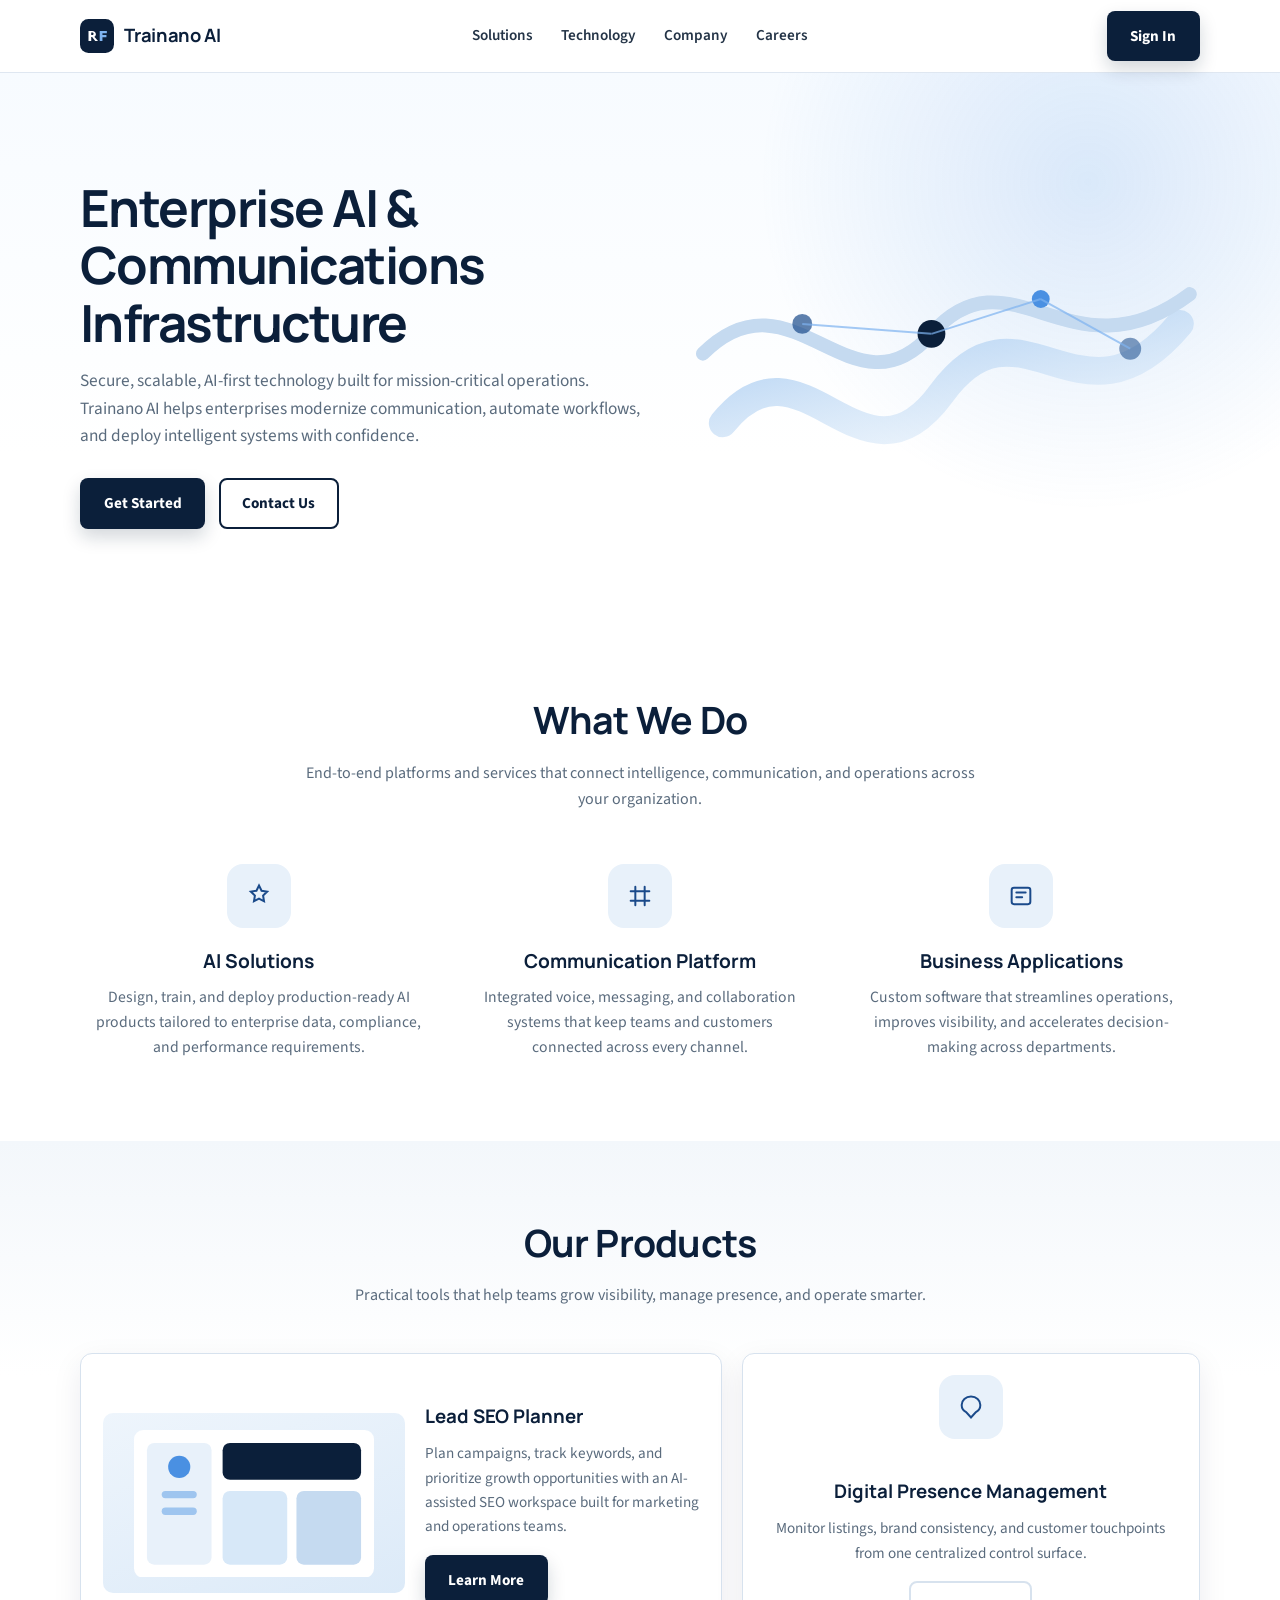
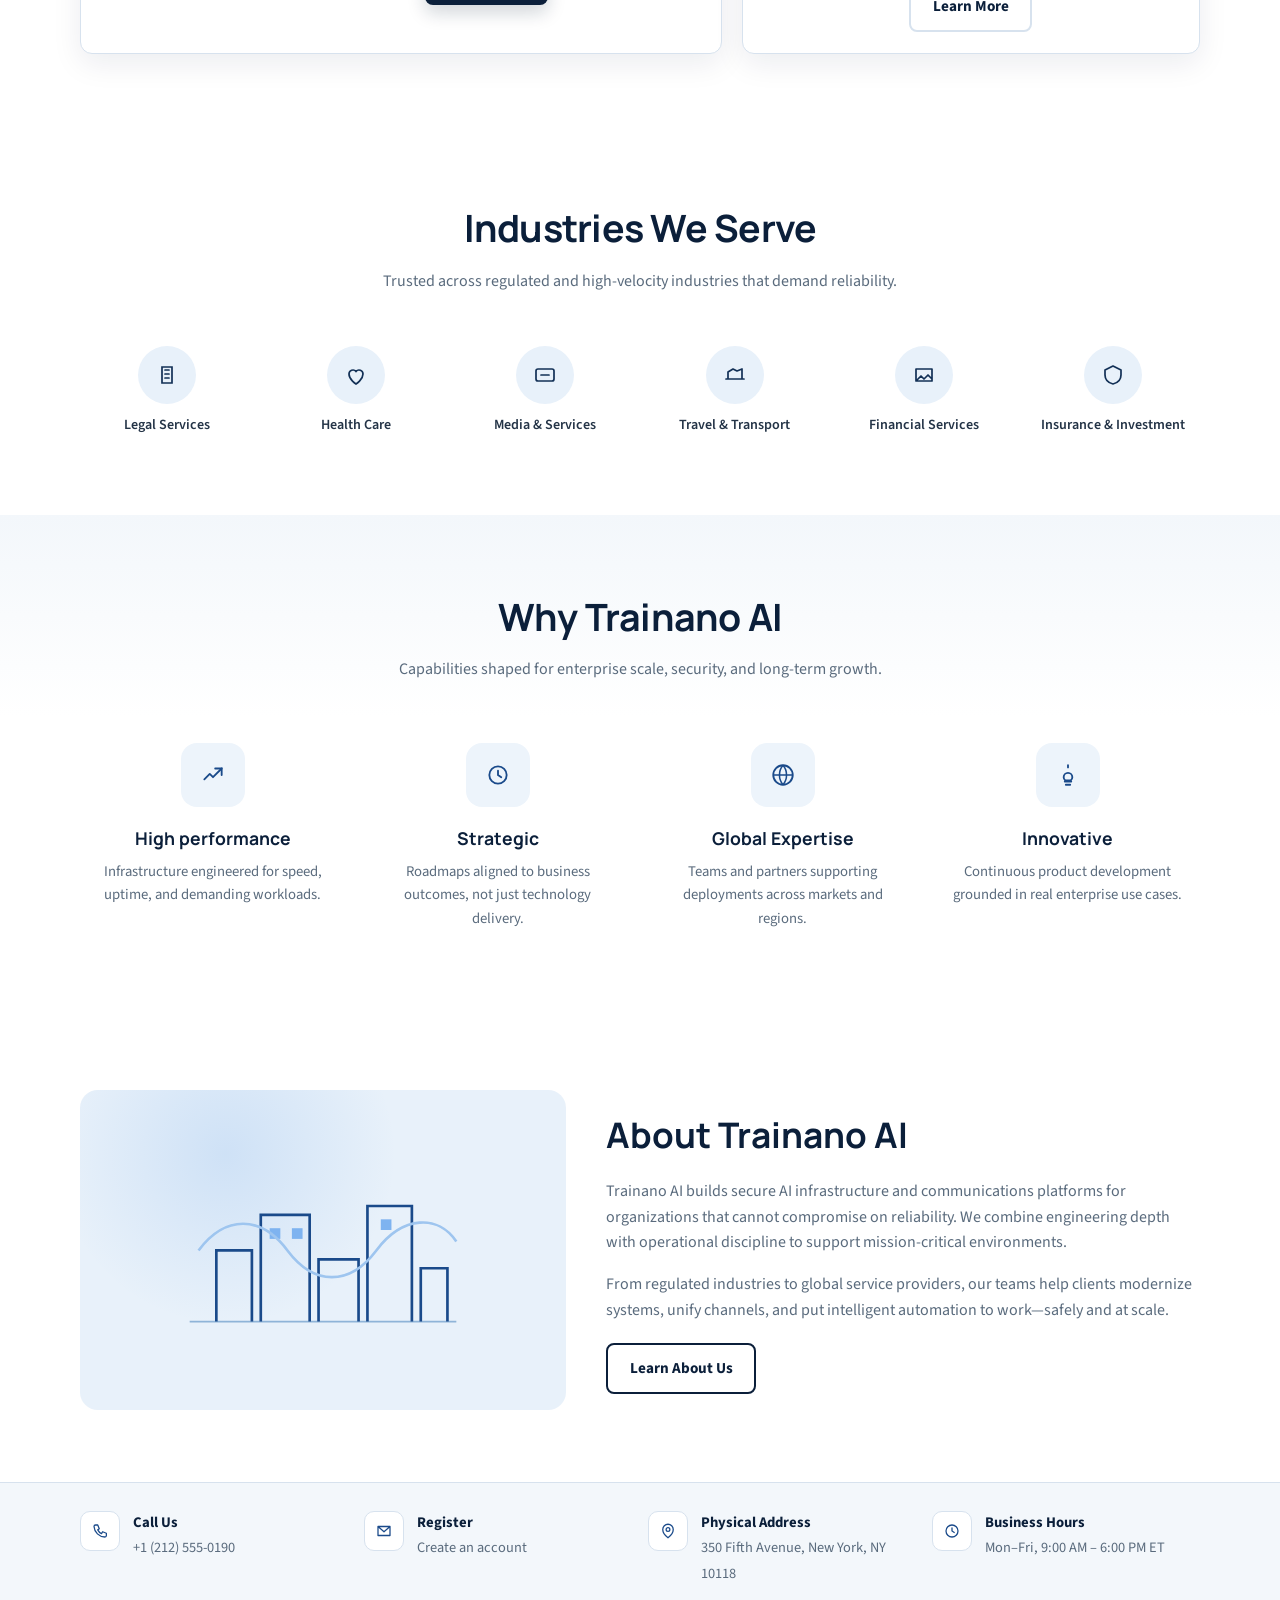
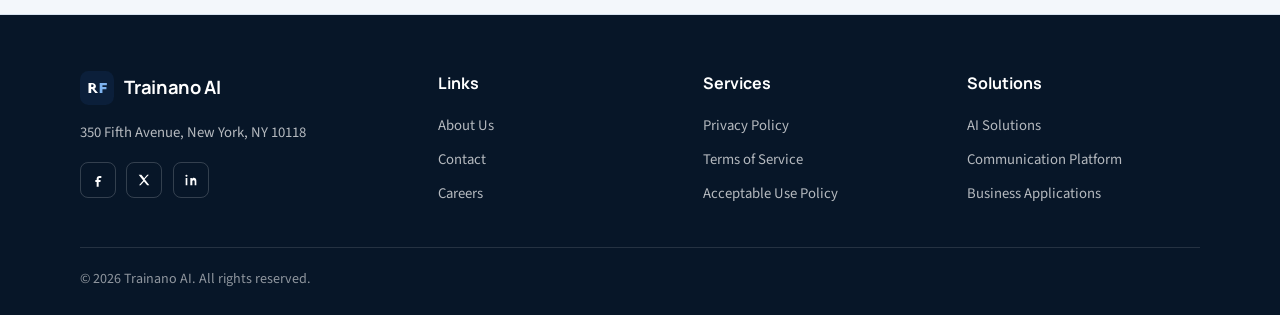
==== index.html @ b38a867e "Add Trainano AI static homepage for Cloudflare Pages Build the home page from the design mockup with" ====
<!DOCTYPE html>
<html lang="en">
  <head>
    <meta charset="UTF-8" />
    <meta name="viewport" content="width=device-width, initial-scale=1.0" />
    <title>Trainano AI | Enterprise AI & Communications Infrastructure</title>
    <meta
      name="description"
      content="Trainano AI delivers secure, scalable AI-first technology and communications infrastructure for mission-critical enterprise operations."
    />
    <link rel="icon" href="/assets/logo.svg" type="image/svg+xml" />
    <link rel="preconnect" href="https://fonts.googleapis.com" />
    <link rel="preconnect" href="https://fonts.gstatic.com" crossorigin />
    <link
      href="https://fonts.googleapis.com/css2?family=Manrope:wght@600;700;800&family=Source+Sans+3:wght@400;600;700&display=swap"
      rel="stylesheet"
    />
    <link rel="stylesheet" href="/css/styles.css" />
  </head>
  <body>
    <header class="site-header">
      <div class="container nav">
        <a class="logo" href="/">
          <img class="logo-mark" src="/assets/logo.svg" alt="" width="34" height="34" />
          Trainano AI
        </a>

        <nav aria-label="Primary">
          <ul class="nav-links">
            <li><a href="/solutions">Solutions</a></li>
            <li><a href="/technology">Technology</a></li>
            <li><a href="/company">Company</a></li>
            <li><a href="/careers">Careers</a></li>
          </ul>
        </nav>

        <div class="nav-actions">
          <a class="btn btn-primary" href="/contact">Sign In</a>
          <button class="menu-toggle" type="button" aria-label="Open menu" aria-expanded="false">
            <span></span>
          </button>
        </div>
      </div>
    </header>

    <main>
      <section class="hero">
        <div class="container hero-grid">
          <div class="hero-copy reveal">
            <h1>Enterprise AI &amp; Communications Infrastructure</h1>
            <p>
              Secure, scalable, AI-first technology built for mission-critical operations.
              Trainano AI helps enterprises modernize communication, automate workflows, and
              deploy intelligent systems with confidence.
            </p>
            <div class="hero-actions">
              <a class="btn btn-primary" href="/contact">Get Started</a>
              <a class="btn btn-outline" href="/contact">Contact Us</a>
            </div>
          </div>
          <div class="hero-visual reveal" aria-hidden="true">
            <svg viewBox="0 0 520 420" xmlns="http://www.w3.org/2000/svg" role="img">
              <defs>
                <linearGradient id="wave" x1="0" y1="0" x2="1" y2="1">
                  <stop offset="0%" stop-color="#9ec5ef" stop-opacity="0.9" />
                  <stop offset="100%" stop-color="#d7e8f8" stop-opacity="0.3" />
                </linearGradient>
              </defs>
              <path
                d="M40 280 C120 180, 180 360, 260 250 C340 140, 400 300, 500 180"
                stroke="url(#wave)"
                stroke-width="28"
                fill="none"
                stroke-linecap="round"
              />
              <path
                d="M20 210 C110 120, 170 280, 250 190 C330 100, 390 240, 510 150"
                stroke="#c5daf0"
                stroke-width="14"
                fill="none"
                stroke-linecap="round"
              />
              <circle cx="120" cy="180" r="10" fill="#1a4a8a" opacity="0.7" />
              <circle cx="250" cy="190" r="14" fill="#0b1f3a" />
              <circle cx="360" cy="155" r="9" fill="#4a90e2" />
              <circle cx="450" cy="205" r="11" fill="#1a4a8a" opacity="0.55" />
              <g stroke="#7eb3f0" stroke-width="2" opacity="0.7">
                <line x1="120" y1="180" x2="250" y2="190" />
                <line x1="250" y1="190" x2="360" y2="155" />
                <line x1="360" y1="155" x2="450" y2="205" />
              </g>
            </svg>
          </div>
        </div>
      </section>

      <section class="section" id="what-we-do">
        <div class="container">
          <div class="section-head reveal">
            <h2>What We Do</h2>
            <p>
              End-to-end platforms and services that connect intelligence, communication, and
              operations across your organization.
            </p>
          </div>
          <div class="services-grid">
            <article class="service reveal">
              <div class="service-icon" aria-hidden="true">
                <svg width="28" height="28" viewBox="0 0 24 24" fill="none">
                  <path d="M12 3l2.2 4.5L19 8.2l-3.5 3.4.8 4.9L12 14.2 7.7 16.5l.8-4.9L5 8.2l4.8-.7L12 3z" stroke="currentColor" stroke-width="1.7" />
                </svg>
              </div>
              <h3>AI Solutions</h3>
              <p>
                Design, train, and deploy production-ready AI products tailored to enterprise
                data, compliance, and performance requirements.
              </p>
            </article>
            <article class="service reveal">
              <div class="service-icon" aria-hidden="true">
                <svg width="28" height="28" viewBox="0 0 24 24" fill="none">
                  <path d="M4 8h16M4 16h16M8 4v16M16 4v16" stroke="currentColor" stroke-width="1.7" stroke-linecap="round" />
                </svg>
              </div>
              <h3>Communication Platform</h3>
              <p>
                Integrated voice, messaging, and collaboration systems that keep teams and
                customers connected across every channel.
              </p>
            </article>
            <article class="service reveal">
              <div class="service-icon" aria-hidden="true">
                <svg width="28" height="28" viewBox="0 0 24 24" fill="none">
                  <rect x="4" y="5" width="16" height="14" rx="2" stroke="currentColor" stroke-width="1.7" />
                  <path d="M8 9h8M8 13h5" stroke="currentColor" stroke-width="1.7" stroke-linecap="round" />
                </svg>
              </div>
              <h3>Business Applications</h3>
              <p>
                Custom software that streamlines operations, improves visibility, and accelerates
                decision-making across departments.
              </p>
            </article>
          </div>
        </div>
      </section>

      <section class="section section-alt" id="products">
        <div class="container">
          <div class="section-head reveal">
            <h2>Our Products</h2>
            <p>Practical tools that help teams grow visibility, manage presence, and operate smarter.</p>
          </div>
          <div class="products-grid">
            <article class="product-card reveal">
              <div class="product-media" aria-hidden="true">
                <svg viewBox="0 0 260 160" xmlns="http://www.w3.org/2000/svg" width="240">
                  <rect width="260" height="160" rx="10" fill="#fff" />
                  <rect x="14" y="14" width="70" height="132" rx="8" fill="#e8f1fa" />
                  <rect x="96" y="14" width="150" height="40" rx="8" fill="#0b1f3a" />
                  <rect x="96" y="66" width="70" height="80" rx="8" fill="#d7e8f8" />
                  <rect x="176" y="66" width="70" height="80" rx="8" fill="#c5daf0" />
                  <circle cx="49" cy="40" r="12" fill="#4a90e2" />
                  <rect x="30" y="66" width="38" height="8" rx="4" fill="#9ec5ef" />
                  <rect x="30" y="84" width="38" height="8" rx="4" fill="#9ec5ef" />
                </svg>
              </div>
              <div class="product-copy">
                <h3>Lead SEO Planner</h3>
                <p>
                  Plan campaigns, track keywords, and prioritize growth opportunities with an
                  AI-assisted SEO workspace built for marketing and operations teams.
                </p>
                <a class="btn btn-primary" href="/solutions">Learn More</a>
              </div>
            </article>
            <article class="product-card compact reveal">
              <div class="service-icon" aria-hidden="true">
                <svg width="28" height="28" viewBox="0 0 24 24" fill="none">
                  <path d="M12 3c4.5 0 8 3.2 8 7.2 0 2.6-1.5 4.9-3.8 6.1L12 21l-4.2-4.7C5.5 15.1 4 12.8 4 10.2 4 6.2 7.5 3 12 3z" stroke="currentColor" stroke-width="1.7" />
                </svg>
              </div>
              <div class="product-copy">
                <h3>Digital Presence Management</h3>
                <p>
                  Monitor listings, brand consistency, and customer touchpoints from one
                  centralized control surface.
                </p>
                <a class="btn btn-ghost" href="/solutions">Learn More</a>
              </div>
            </article>
          </div>
        </div>
      </section>

      <section class="section" id="industries">
        <div class="container">
          <div class="section-head reveal">
            <h2>Industries We Serve</h2>
            <p>Trusted across regulated and high-velocity industries that demand reliability.</p>
          </div>
          <div class="industries">
            <div class="industry reveal">
              <div class="industry-icon" aria-hidden="true">
                <svg width="24" height="24" viewBox="0 0 24 24" fill="none"><path d="M7 4h10v16H7V4zm3 3h4M10 11h4M10 15h4" stroke="currentColor" stroke-width="1.7" stroke-linecap="round"/></svg>
              </div>
              <span>Legal Services</span>
            </div>
            <div class="industry reveal">
              <div class="industry-icon" aria-hidden="true">
                <svg width="24" height="24" viewBox="0 0 24 24" fill="none"><path d="M12 21s-7-4.4-7-10a4 4 0 0 1 7-2.6A4 4 0 0 1 19 11c0 5.6-7 10-7 10z" stroke="currentColor" stroke-width="1.7"/></svg>
              </div>
              <span>Health Care</span>
            </div>
            <div class="industry reveal">
              <div class="industry-icon" aria-hidden="true">
                <svg width="24" height="24" viewBox="0 0 24 24" fill="none"><rect x="3" y="6" width="18" height="12" rx="2" stroke="currentColor" stroke-width="1.7"/><path d="M8 12h8" stroke="currentColor" stroke-width="1.7" stroke-linecap="round"/></svg>
              </div>
              <span>Media &amp; Services</span>
            </div>
            <div class="industry reveal">
              <div class="industry-icon" aria-hidden="true">
                <svg width="24" height="24" viewBox="0 0 24 24" fill="none"><path d="M3 16h18M5 16V9l5-3 4 2 5-2v10" stroke="currentColor" stroke-width="1.7" stroke-linecap="round" stroke-linejoin="round"/></svg>
              </div>
              <span>Travel &amp; Transport</span>
            </div>
            <div class="industry reveal">
              <div class="industry-icon" aria-hidden="true">
                <svg width="24" height="24" viewBox="0 0 24 24" fill="none"><path d="M4 18V6h16v12H4zm0 0l5-5 3 3 4-4 4 4" stroke="currentColor" stroke-width="1.7" stroke-linejoin="round"/></svg>
              </div>
              <span>Financial Services</span>
            </div>
            <div class="industry reveal">
              <div class="industry-icon" aria-hidden="true">
                <svg width="24" height="24" viewBox="0 0 24 24" fill="none"><path d="M12 3l8 4v5c0 4.5-3.2 7.8-8 9-4.8-1.2-8-4.5-8-9V7l8-4z" stroke="currentColor" stroke-width="1.7" stroke-linejoin="round"/></svg>
              </div>
              <span>Insurance &amp; Investment</span>
            </div>
          </div>
        </div>
      </section>

      <section class="section section-alt" id="why">
        <div class="container">
          <div class="section-head reveal">
            <h2>Why Trainano AI</h2>
            <p>Capabilities shaped for enterprise scale, security, and long-term growth.</p>
          </div>
          <div class="why-grid">
            <article class="why-item reveal">
              <div class="service-icon" aria-hidden="true">
                <svg width="26" height="26" viewBox="0 0 24 24" fill="none"><path d="M4 16l5-5 3 3 8-8" stroke="currentColor" stroke-width="1.7" stroke-linecap="round" stroke-linejoin="round"/><path d="M14 6h6v6" stroke="currentColor" stroke-width="1.7" stroke-linecap="round"/></svg>
              </div>
              <h3>High performance</h3>
              <p>Infrastructure engineered for speed, uptime, and demanding workloads.</p>
            </article>
            <article class="why-item reveal">
              <div class="service-icon" aria-hidden="true">
                <svg width="26" height="26" viewBox="0 0 24 24" fill="none"><circle cx="12" cy="12" r="8" stroke="currentColor" stroke-width="1.7"/><path d="M12 8v4l3 2" stroke="currentColor" stroke-width="1.7" stroke-linecap="round"/></svg>
              </div>
              <h3>Strategic</h3>
              <p>Roadmaps aligned to business outcomes, not just technology delivery.</p>
            </article>
            <article class="why-item reveal">
              <div class="service-icon" aria-hidden="true">
                <svg width="26" height="26" viewBox="0 0 24 24" fill="none"><circle cx="12" cy="12" r="9" stroke="currentColor" stroke-width="1.7"/><path d="M3 12h18M12 3a14 14 0 0 1 0 18M12 3a14 14 0 0 0 0 18" stroke="currentColor" stroke-width="1.4"/></svg>
              </div>
              <h3>Global Expertise</h3>
              <p>Teams and partners supporting deployments across markets and regions.</p>
            </article>
            <article class="why-item reveal">
              <div class="service-icon" aria-hidden="true">
                <svg width="26" height="26" viewBox="0 0 24 24" fill="none"><path d="M9 18h6M10 21h4M8 14a4 4 0 1 1 8 0c0 1.5-.8 2.4-1.6 3H9.6C8.8 16.4 8 15.5 8 14zM12 3v2" stroke="currentColor" stroke-width="1.7" stroke-linecap="round"/></svg>
              </div>
              <h3>Innovative</h3>
              <p>Continuous product development grounded in real enterprise use cases.</p>
            </article>
          </div>
        </div>
      </section>

      <section class="section" id="about">
        <div class="container about-grid">
          <div class="about-visual reveal" aria-hidden="true">
            <svg viewBox="0 0 360 280" xmlns="http://www.w3.org/2000/svg" width="320">
              <path d="M30 220h300" stroke="#8fb4d8" stroke-width="2" />
              <path d="M60 220V140h40v80M110 220V100h55v120M175 220V150h45v70M230 220V90h50v130M290 220V160h30v60" fill="none" stroke="#1a4a8a" stroke-width="3" />
              <rect x="120" y="115" width="12" height="12" fill="#7eb3f0" />
              <rect x="145" y="115" width="12" height="12" fill="#7eb3f0" />
              <rect x="245" y="105" width="12" height="12" fill="#7eb3f0" />
              <path d="M40 140c30-40 70-40 100 0s70 40 100 0 70-40 90-10" fill="none" stroke="#9ec5ef" stroke-width="3" />
            </svg>
          </div>
          <div class="about-copy reveal">
            <h2>About Trainano AI</h2>
            <p>
              Trainano AI builds secure AI infrastructure and communications platforms for
              organizations that cannot compromise on reliability. We combine engineering depth
              with operational discipline to support mission-critical environments.
            </p>
            <p>
              From regulated industries to global service providers, our teams help clients
              modernize systems, unify channels, and put intelligent automation to work—safely
              and at scale.
            </p>
            <p style="margin-top: 1.25rem">
              <a class="btn btn-outline" href="/about">Learn About Us</a>
            </p>
          </div>
        </div>
      </section>

      <section class="contact-bar">
        <div class="container contact-grid">
          <div class="contact-item">
            <div class="icon" aria-hidden="true">
              <svg width="18" height="18" viewBox="0 0 24 24" fill="none"><path d="M6 4h3l2 5-2 1.5a11 11 0 0 0 5 5L15.5 13l5 2v3a2 2 0 0 1-2 2A15 15 0 0 1 4 6a2 2 0 0 1 2-2z" stroke="currentColor" stroke-width="1.7" stroke-linejoin="round"/></svg>
            </div>
            <div>
              <strong>Call Us</strong>
              <a href="tel:+12125550190">+1 (212) 555-0190</a>
            </div>
          </div>
          <div class="contact-item">
            <div class="icon" aria-hidden="true">
              <svg width="18" height="18" viewBox="0 0 24 24" fill="none"><path d="M4 6h16v12H4V6zm0 0l8 7 8-7" stroke="currentColor" stroke-width="1.7" stroke-linejoin="round"/></svg>
            </div>
            <div>
              <strong>Register</strong>
              <a href="/contact">Create an account</a>
            </div>
          </div>
          <div class="contact-item">
            <div class="icon" aria-hidden="true">
              <svg width="18" height="18" viewBox="0 0 24 24" fill="none"><path d="M12 21s-7-5.2-7-11a7 7 0 1 1 14 0c0 5.8-7 11-7 11z" stroke="currentColor" stroke-width="1.7"/><circle cx="12" cy="10" r="2.5" stroke="currentColor" stroke-width="1.7"/></svg>
            </div>
            <div>
              <strong>Physical Address</strong>
              <span>350 Fifth Avenue, New York, NY 10118</span>
            </div>
          </div>
          <div class="contact-item">
            <div class="icon" aria-hidden="true">
              <svg width="18" height="18" viewBox="0 0 24 24" fill="none"><circle cx="12" cy="12" r="8" stroke="currentColor" stroke-width="1.7"/><path d="M12 8v4l3 2" stroke="currentColor" stroke-width="1.7" stroke-linecap="round"/></svg>
            </div>
            <div>
              <strong>Business Hours</strong>
              <span>Mon–Fri, 9:00 AM – 6:00 PM ET</span>
            </div>
          </div>
        </div>
      </section>
    </main>

    <footer class="site-footer">
      <div class="container">
        <div class="footer-grid">
          <div class="footer-brand">
            <a class="logo" href="/">
              <img class="logo-mark" src="/assets/logo.svg" alt="" width="34" height="34" />
              Trainano AI
            </a>
            <p>350 Fifth Avenue, New York, NY 10118</p>
            <div class="socials" aria-label="Social links">
              <a href="https://facebook.com" aria-label="Facebook" rel="noopener noreferrer" target="_blank">
                <svg width="16" height="16" viewBox="0 0 24 24" fill="currentColor"><path d="M14 9h3V6h-3c-2.2 0-4 1.8-4 4v2H8v3h2v7h3v-7h2.6l.4-3H13v-2c0-.6.4-1 1-1z"/></svg>
              </a>
              <a href="https://x.com" aria-label="X" rel="noopener noreferrer" target="_blank">
                <svg width="16" height="16" viewBox="0 0 24 24" fill="currentColor"><path d="M4 4l6.8 8.8L4.5 20H7l5-5.9L16.8 20H20l-7-9.1L19.3 4H16.8l-4.5 5.3L8 4H4z"/></svg>
              </a>
              <a href="https://linkedin.com" aria-label="LinkedIn" rel="noopener noreferrer" target="_blank">
                <svg width="16" height="16" viewBox="0 0 24 24" fill="currentColor"><path d="M6.5 9H4V20h2.5V9zM5.2 4a1.6 1.6 0 1 0 0 3.2 1.6 1.6 0 0 0 0-3.2zM20 20h-2.5v-5.6c0-1.3-.5-2.2-1.7-2.2-.9 0-1.4.6-1.7 1.2-.1.2-.1.5-.1.8V20H11V9h2.4v1.5c.4-.7 1.2-1.7 2.9-1.7 2.1 0 3.7 1.4 3.7 4.4V20z"/></svg>
              </a>
            </div>
          </div>
          <div class="footer-col">
            <h4>Links</h4>
            <ul>
              <li><a href="/about">About Us</a></li>
              <li><a href="/contact">Contact</a></li>
              <li><a href="/careers">Careers</a></li>
            </ul>
          </div>
          <div class="footer-col">
            <h4>Services</h4>
            <ul>
              <li><a href="/company">Privacy Policy</a></li>
              <li><a href="/company">Terms of Service</a></li>
              <li><a href="/company">Acceptable Use Policy</a></li>
            </ul>
          </div>
          <div class="footer-col">
            <h4>Solutions</h4>
            <ul>
              <li><a href="/solutions">AI Solutions</a></li>
              <li><a href="/solutions">Communication Platform</a></li>
              <li><a href="/solutions">Business Applications</a></li>
            </ul>
          </div>
        </div>
        <div class="footer-bottom">
          © <span data-year>2024</span> Trainano AI. All rights reserved.
        </div>
      </div>
    </footer>

    <script src="/js/main.js"></script>
  </body>
</html>
---- css/styles.css ----
:root {
  --navy: #0b1f3a;
  --navy-deep: #071628;
  --navy-mid: #123056;
  --accent: #1a4a8a;
  --blue-soft: #e8f1fa;
  --blue-mist: #f3f7fb;
  --text: #243447;
  --text-muted: #5a6b7d;
  --border: #d7e2ee;
  --white: #ffffff;
  --shadow: 0 10px 30px rgba(11, 31, 58, 0.08);
  --radius: 12px;
  --container: 1120px;
  --font: "Source Sans 3", "Segoe UI", sans-serif;
  --font-display: "Manrope", "Segoe UI", sans-serif;
}

*,
*::before,
*::after {
  box-sizing: border-box;
}

html {
  scroll-behavior: smooth;
}

body {
  margin: 0;
  font-family: var(--font);
  color: var(--text);
  background: var(--white);
  line-height: 1.6;
  -webkit-font-smoothing: antialiased;
}

img,
svg {
  display: block;
  max-width: 100%;
}

a {
  color: inherit;
  text-decoration: none;
}

button,
input {
  font: inherit;
}

.container {
  width: min(100% - 2.5rem, var(--container));
  margin-inline: auto;
}

/* Header */
.site-header {
  position: sticky;
  top: 0;
  z-index: 100;
  background: rgba(255, 255, 255, 0.92);
  backdrop-filter: blur(10px);
  border-bottom: 1px solid rgba(215, 226, 238, 0.8);
}

.nav {
  display: grid;
  grid-template-columns: 1fr auto 1fr;
  align-items: center;
  min-height: 72px;
  gap: 1rem;
}

.logo {
  display: inline-flex;
  align-items: center;
  gap: 0.65rem;
  font-family: var(--font-display);
  font-weight: 700;
  font-size: 1.15rem;
  color: var(--navy);
  letter-spacing: -0.02em;
}

.logo-mark {
  width: 34px;
  height: 34px;
  flex-shrink: 0;
}

.nav-links {
  display: flex;
  align-items: center;
  justify-content: center;
  gap: 1.75rem;
  list-style: none;
  margin: 0;
  padding: 0;
}

.nav-links a {
  color: var(--text);
  font-weight: 600;
  font-size: 0.95rem;
  transition: color 0.2s ease;
}

.nav-links a:hover,
.nav-links a[aria-current="page"] {
  color: var(--accent);
}

.nav-actions {
  display: flex;
  justify-content: flex-end;
  align-items: center;
  gap: 0.75rem;
}

.btn {
  display: inline-flex;
  align-items: center;
  justify-content: center;
  gap: 0.5rem;
  min-height: 44px;
  padding: 0.7rem 1.35rem;
  border-radius: 8px;
  border: 2px solid transparent;
  font-weight: 700;
  font-size: 0.95rem;
  cursor: pointer;
  transition: transform 0.2s ease, background 0.2s ease, color 0.2s ease, border-color 0.2s ease, box-shadow 0.2s ease;
}

.btn:hover {
  transform: translateY(-1px);
}

.btn-primary {
  background: var(--navy);
  color: var(--white);
  box-shadow: 0 8px 18px rgba(11, 31, 58, 0.18);
}

.btn-primary:hover {
  background: var(--navy-mid);
}

.btn-outline {
  background: transparent;
  color: var(--navy);
  border-color: var(--navy);
}

.btn-outline:hover {
  background: var(--navy);
  color: var(--white);
}

.btn-ghost {
  background: transparent;
  color: var(--navy);
  border-color: var(--border);
}

.menu-toggle {
  display: none;
  width: 42px;
  height: 42px;
  border: 1px solid var(--border);
  border-radius: 8px;
  background: var(--white);
  align-items: center;
  justify-content: center;
  cursor: pointer;
}

.menu-toggle span {
  display: block;
  width: 18px;
  height: 2px;
  background: var(--navy);
  position: relative;
}

.menu-toggle span::before,
.menu-toggle span::after {
  content: "";
  position: absolute;
  left: 0;
  width: 18px;
  height: 2px;
  background: var(--navy);
}

.menu-toggle span::before {
  top: -6px;
}

.menu-toggle span::after {
  top: 6px;
}

/* Hero */
.hero {
  position: relative;
  overflow: hidden;
  background:
    radial-gradient(circle at 85% 20%, rgba(74, 144, 226, 0.18), transparent 28%),
    linear-gradient(180deg, #f7fbff 0%, #ffffff 70%);
  padding: 4.5rem 0 3.5rem;
}

.hero-grid {
  display: grid;
  grid-template-columns: 1.05fr 0.95fr;
  gap: 2rem;
  align-items: center;
}

.hero-copy h1 {
  margin: 0 0 1rem;
  font-family: var(--font-display);
  font-size: clamp(2.2rem, 4vw, 3.35rem);
  line-height: 1.12;
  letter-spacing: -0.03em;
  color: var(--navy);
  max-width: 12ch;
}

.hero-copy p {
  margin: 0 0 1.75rem;
  color: var(--text-muted);
  font-size: 1.08rem;
  max-width: 38rem;
}

.hero-actions {
  display: flex;
  flex-wrap: wrap;
  gap: 0.85rem;
}

.hero-visual {
  position: relative;
  min-height: 320px;
}

.hero-visual svg {
  width: 100%;
  height: auto;
}

.reveal {
  opacity: 0;
  transform: translateY(18px);
  transition: opacity 0.7s ease, transform 0.7s ease;
}

.reveal.is-visible {
  opacity: 1;
  transform: translateY(0);
}

/* Sections */
.section {
  padding: 4.5rem 0;
}

.section-alt {
  background:
    linear-gradient(180deg, var(--blue-mist), #ffffff 40%);
}

.section-head {
  text-align: center;
  margin-bottom: 2.75rem;
}

.section-head h2 {
  margin: 0 0 0.65rem;
  font-family: var(--font-display);
  font-size: clamp(1.8rem, 3vw, 2.35rem);
  color: var(--navy);
  letter-spacing: -0.02em;
}

.section-head p {
  margin: 0 auto;
  max-width: 42rem;
  color: var(--text-muted);
}

.services-grid {
  display: grid;
  grid-template-columns: repeat(3, 1fr);
  gap: 1.5rem;
}

.service {
  text-align: center;
  padding: 0.5rem 1rem;
}

.service-icon {
  width: 64px;
  height: 64px;
  margin: 0 auto 1.1rem;
  border-radius: 16px;
  background: var(--blue-soft);
  display: grid;
  place-items: center;
  color: var(--accent);
}

.service h3 {
  margin: 0 0 0.55rem;
  font-family: var(--font-display);
  color: var(--navy);
  font-size: 1.2rem;
}

.service p {
  margin: 0;
  color: var(--text-muted);
  font-size: 0.98rem;
}

/* Products */
.products-grid {
  display: grid;
  grid-template-columns: 1.4fr 1fr;
  gap: 1.25rem;
}

.product-card {
  display: grid;
  grid-template-columns: 1.1fr 1fr;
  gap: 1.25rem;
  align-items: center;
  padding: 1.35rem;
  border: 1px solid var(--border);
  border-radius: var(--radius);
  background: var(--white);
  box-shadow: var(--shadow);
}

.product-card.compact {
  grid-template-columns: 1fr;
  justify-items: center;
  text-align: center;
  min-height: 100%;
}

.product-media {
  background: linear-gradient(160deg, #eef5fc, #dceaf8);
  border-radius: 10px;
  padding: 1rem;
  min-height: 180px;
  display: grid;
  place-items: center;
}

.product-copy h3 {
  margin: 0 0 0.6rem;
  font-family: var(--font-display);
  color: var(--navy);
}

.product-copy p {
  margin: 0 0 1rem;
  color: var(--text-muted);
  font-size: 0.95rem;
}

/* Industries */
.industries {
  display: grid;
  grid-template-columns: repeat(6, 1fr);
  gap: 1rem;
}

.industry {
  text-align: center;
  padding: 0.5rem;
}

.industry-icon {
  width: 58px;
  height: 58px;
  margin: 0 auto 0.75rem;
  border-radius: 50%;
  background: var(--blue-soft);
  display: grid;
  place-items: center;
  color: var(--navy-mid);
}

.industry span {
  display: block;
  font-size: 0.88rem;
  font-weight: 600;
  color: var(--text);
  line-height: 1.3;
}

/* Why */
.why-grid {
  display: grid;
  grid-template-columns: repeat(4, 1fr);
  gap: 1.25rem;
}

.why-item {
  text-align: center;
  padding: 1rem 0.75rem;
}

.why-item .service-icon {
  background: #edf4fb;
}

.why-item h3 {
  margin: 0 0 0.45rem;
  font-family: var(--font-display);
  color: var(--navy);
  font-size: 1.1rem;
}

.why-item p {
  margin: 0;
  color: var(--text-muted);
  font-size: 0.92rem;
}

/* About */
.about-grid {
  display: grid;
  grid-template-columns: 0.9fr 1.1fr;
  gap: 2.5rem;
  align-items: center;
}

.about-visual {
  background:
    radial-gradient(circle at 30% 20%, rgba(74, 144, 226, 0.16), transparent 40%),
    var(--blue-soft);
  border-radius: 18px;
  padding: 2rem;
  min-height: 320px;
  display: grid;
  place-items: center;
}

.about-copy h2 {
  margin: 0 0 1rem;
  font-family: var(--font-display);
  color: var(--navy);
  font-size: clamp(1.8rem, 3vw, 2.2rem);
}

.about-copy p {
  margin: 0 0 1rem;
  color: var(--text-muted);
}

.about-copy p:last-child {
  margin-bottom: 0;
}

/* Contact bar */
.contact-bar {
  background: var(--blue-mist);
  border-top: 1px solid var(--border);
  border-bottom: 1px solid var(--border);
  padding: 1.75rem 0;
}

.contact-grid {
  display: grid;
  grid-template-columns: repeat(4, 1fr);
  gap: 1rem;
}

.contact-item {
  display: flex;
  align-items: flex-start;
  gap: 0.8rem;
}

.contact-item .icon {
  width: 40px;
  height: 40px;
  border-radius: 10px;
  background: var(--white);
  border: 1px solid var(--border);
  display: grid;
  place-items: center;
  color: var(--accent);
  flex-shrink: 0;
}

.contact-item strong {
  display: block;
  color: var(--navy);
  font-size: 0.92rem;
}

.contact-item span,
.contact-item a {
  color: var(--text-muted);
  font-size: 0.9rem;
}

.contact-item a:hover {
  color: var(--accent);
}

/* Footer */
.site-footer {
  background: var(--navy-deep);
  color: rgba(255, 255, 255, 0.82);
  padding: 3.5rem 0 1.5rem;
}

.footer-grid {
  display: grid;
  grid-template-columns: 1.4fr repeat(3, 1fr);
  gap: 2rem;
  margin-bottom: 2.5rem;
}

.footer-brand .logo {
  color: var(--white);
  margin-bottom: 1rem;
}

.footer-brand p {
  margin: 0 0 1.1rem;
  max-width: 18rem;
  font-size: 0.92rem;
  color: rgba(255, 255, 255, 0.7);
}

.socials {
  display: flex;
  gap: 0.65rem;
}

.socials a {
  width: 36px;
  height: 36px;
  border-radius: 8px;
  border: 1px solid rgba(255, 255, 255, 0.18);
  display: grid;
  place-items: center;
  color: var(--white);
  transition: background 0.2s ease, border-color 0.2s ease;
}

.socials a:hover {
  background: rgba(255, 255, 255, 0.08);
  border-color: rgba(255, 255, 255, 0.35);
}

.footer-col h4 {
  margin: 0 0 1rem;
  color: var(--white);
  font-family: var(--font-display);
  font-size: 1rem;
}

.footer-col ul {
  list-style: none;
  margin: 0;
  padding: 0;
  display: grid;
  gap: 0.55rem;
}

.footer-col a {
  color: rgba(255, 255, 255, 0.7);
  font-size: 0.92rem;
}

.footer-col a:hover {
  color: var(--white);
}

.footer-bottom {
  border-top: 1px solid rgba(255, 255, 255, 0.12);
  padding-top: 1.25rem;
  font-size: 0.88rem;
  color: rgba(255, 255, 255, 0.55);
}

/* Interior pages */
.page-hero {
  padding: 3.5rem 0 2.5rem;
  background:
    radial-gradient(circle at 90% 0%, rgba(74, 144, 226, 0.16), transparent 30%),
    linear-gradient(180deg, #f7fbff, #ffffff);
}

.page-hero h1 {
  margin: 0 0 0.75rem;
  font-family: var(--font-display);
  color: var(--navy);
  font-size: clamp(2rem, 4vw, 2.8rem);
  letter-spacing: -0.03em;
}

.page-hero p {
  margin: 0;
  max-width: 40rem;
  color: var(--text-muted);
  font-size: 1.05rem;
}

.content-block {
  max-width: 46rem;
}

.content-block p + p {
  margin-top: 1rem;
}

/* Responsive */
@media (max-width: 960px) {
  .nav {
    grid-template-columns: 1fr auto;
  }

  .nav-links {
    display: none;
  }

  .nav-links.is-open {
    display: flex;
    flex-direction: column;
    align-items: flex-start;
    position: absolute;
    top: 72px;
    left: 0;
    right: 0;
    background: var(--white);
    border-bottom: 1px solid var(--border);
    padding: 1rem 1.25rem 1.25rem;
    gap: 1rem;
  }

  .menu-toggle {
    display: inline-flex;
  }

  .hero-grid,
  .about-grid,
  .products-grid,
  .services-grid,
  .why-grid,
  .industries,
  .contact-grid,
  .footer-grid {
    grid-template-columns: 1fr;
  }

  .product-card {
    grid-template-columns: 1fr;
  }

  .industries {
    grid-template-columns: repeat(3, 1fr);
  }

  .why-grid {
    grid-template-columns: repeat(2, 1fr);
  }

  .hero {
    padding-top: 3rem;
  }

  .hero-copy h1 {
    max-width: none;
  }
}

@media (max-width: 640px) {
  .container {
    width: min(100% - 1.5rem, var(--container));
  }

  .industries,
  .why-grid,
  .contact-grid {
    grid-template-columns: 1fr 1fr;
  }

  .nav-actions .btn span {
    display: none;
  }
}
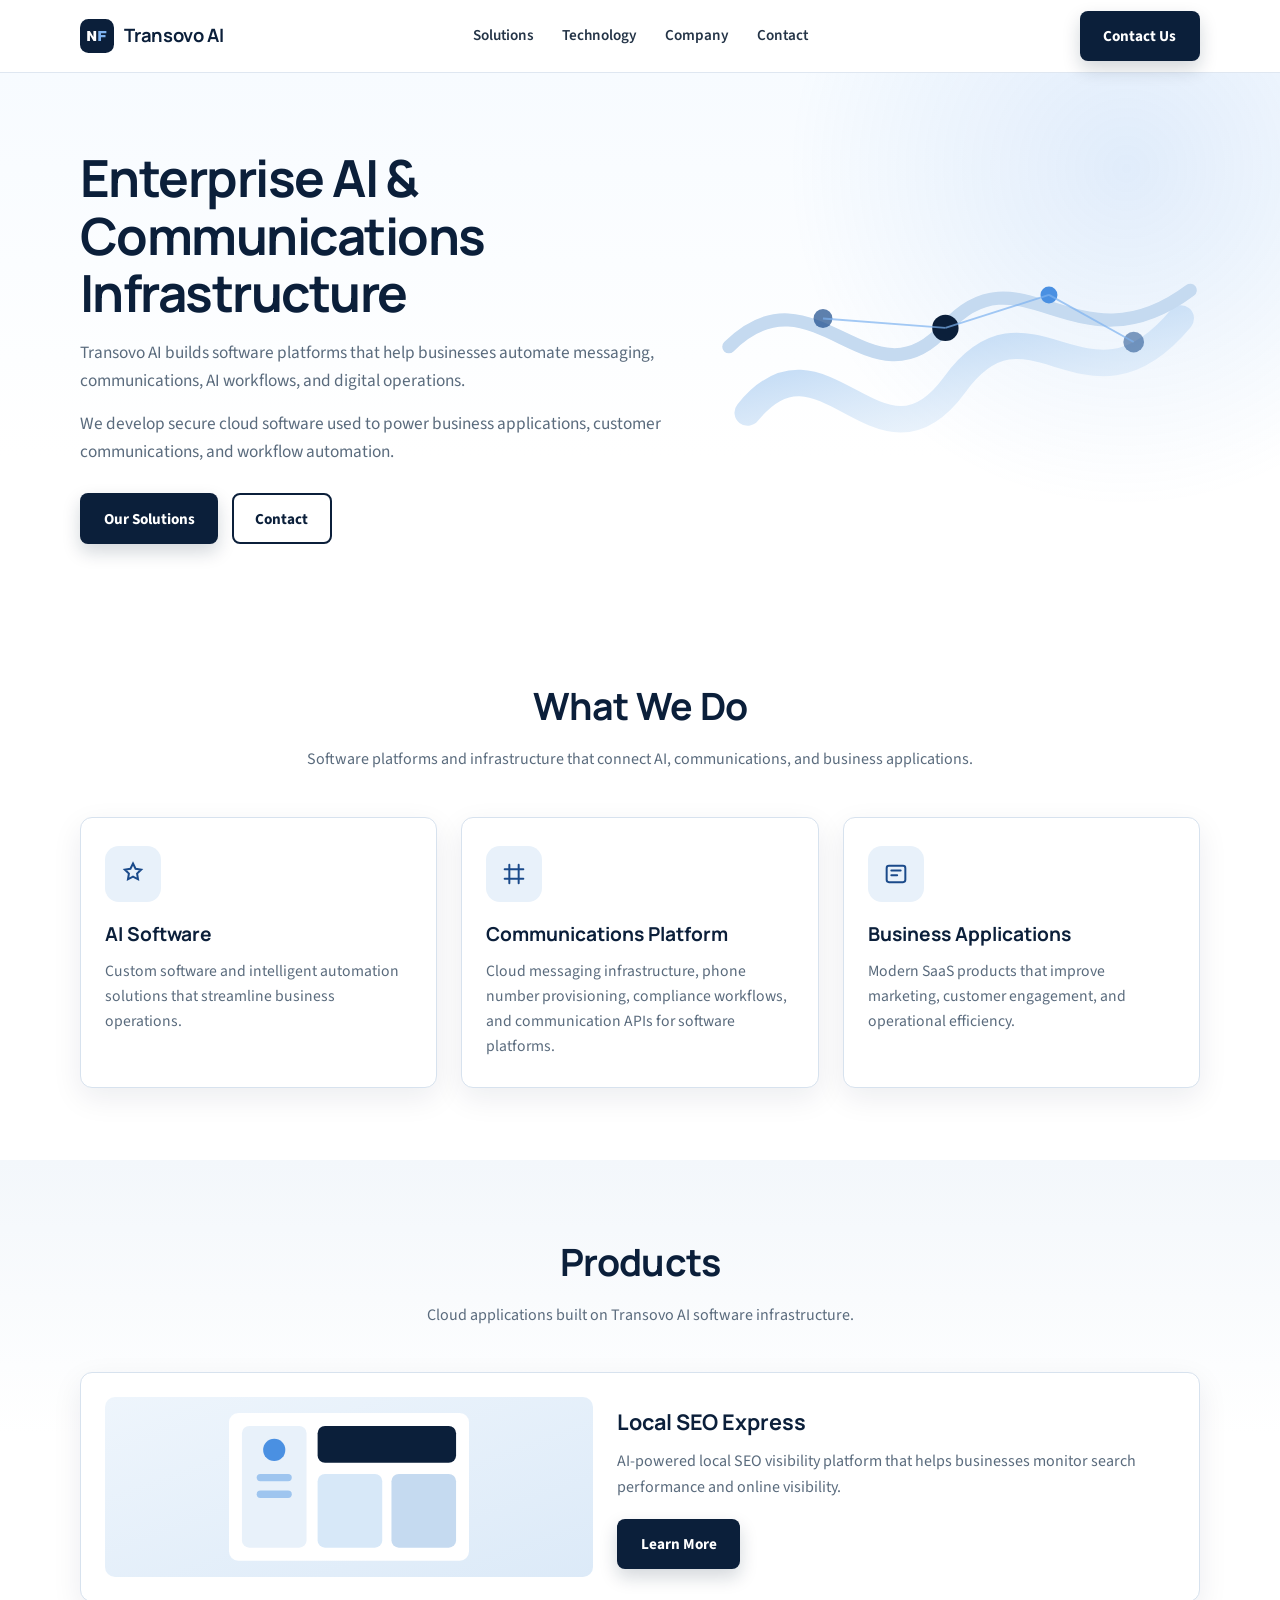
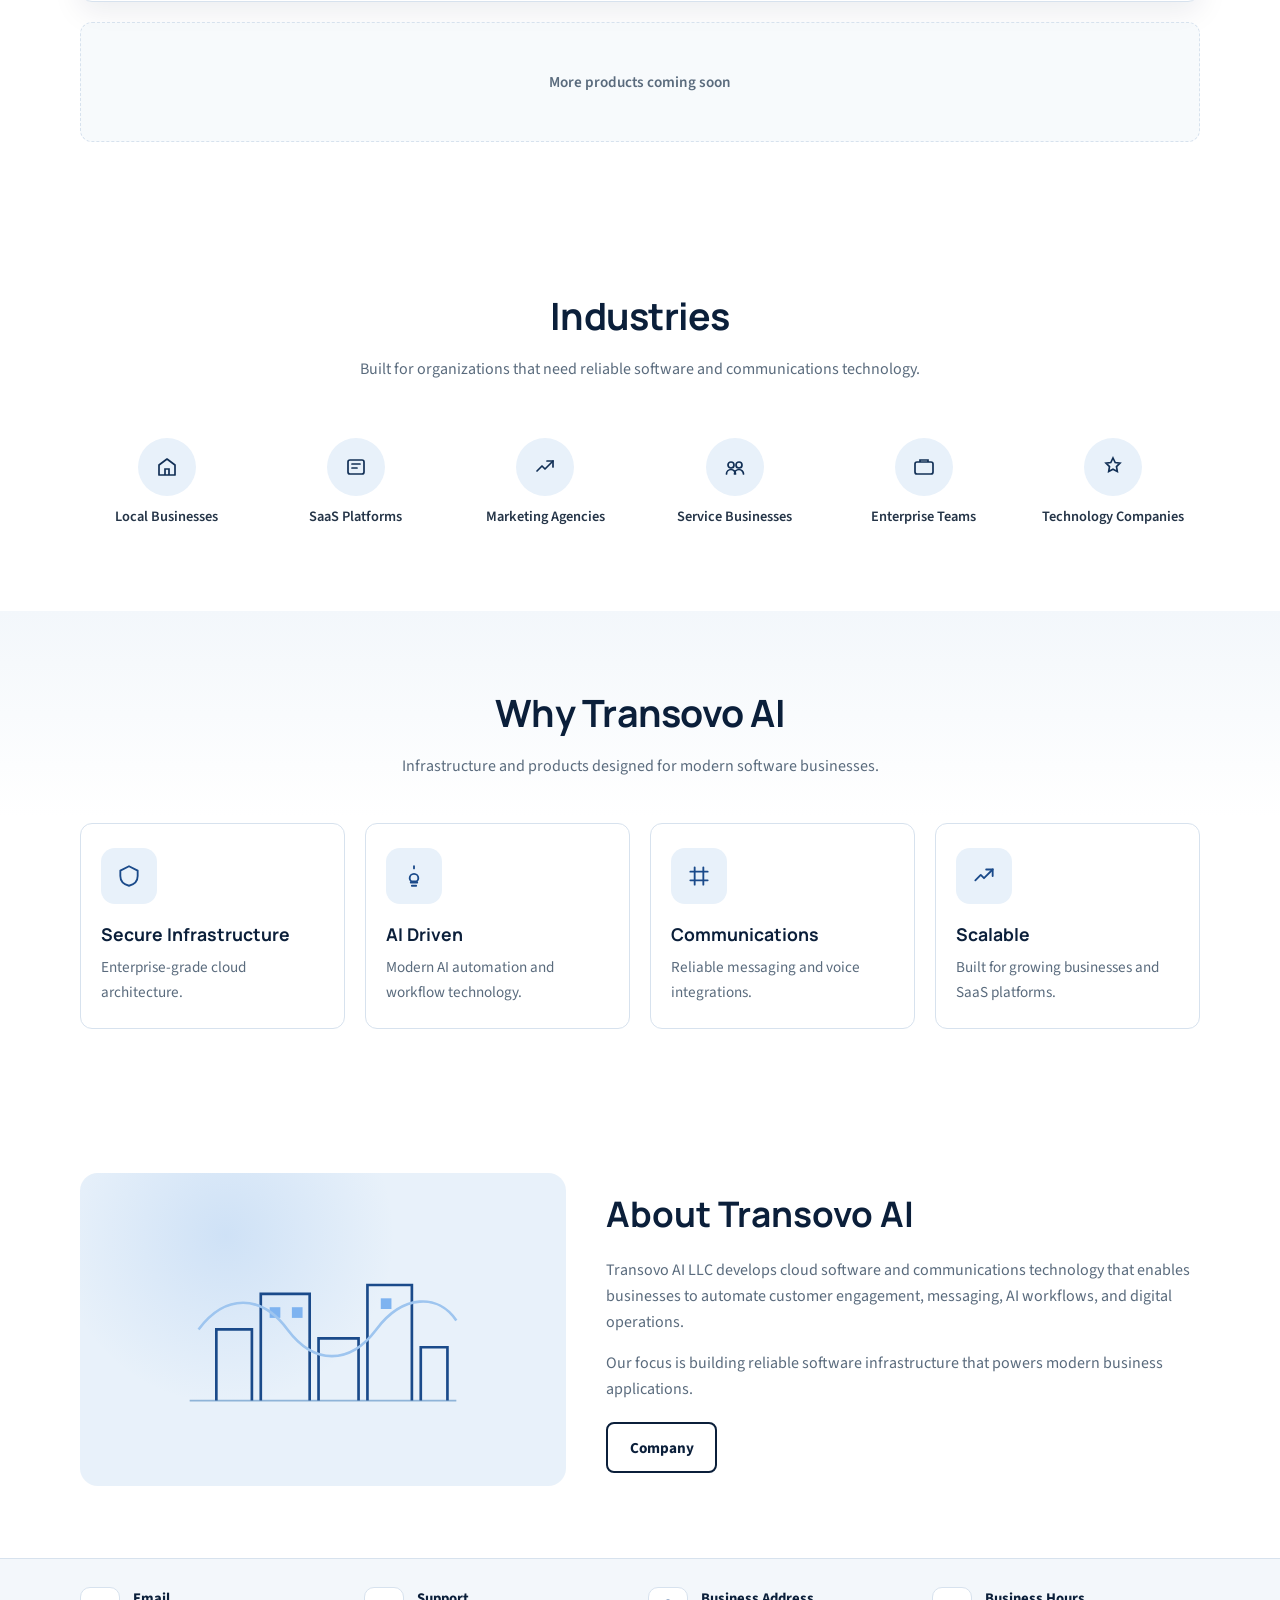
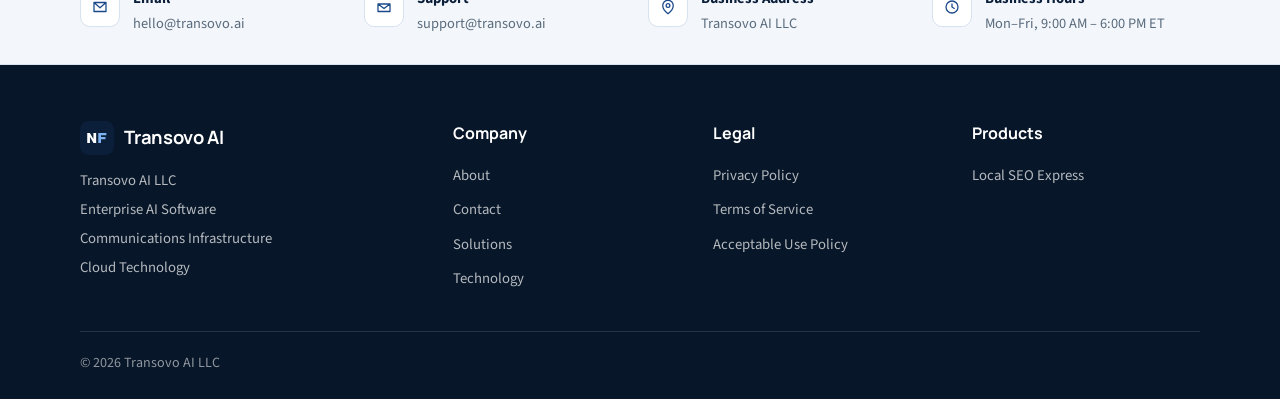
==== commit aa4aef08: "Rebrand site to Transovo AI ISV company positioning Update copy and structure to present Transovo AI" ====
--- a/index.html
+++ b/index.html
@@ -3,10 +3,10 @@
   <head>
     <meta charset="UTF-8" />
     <meta name="viewport" content="width=device-width, initial-scale=1.0" />
-    <title>Trainano AI | Enterprise AI & Communications Infrastructure</title>
+    <title>Transovo AI | Enterprise AI & Communications Infrastructure</title>
     <meta
       name="description"
-      content="Trainano AI delivers secure, scalable AI-first technology and communications infrastructure for mission-critical enterprise operations."
+      content="Transovo AI builds software platforms that help businesses automate messaging, communications, AI workflows, and digital operations."
     />
     <link rel="icon" href="/assets/logo.svg" type="image/svg+xml" />
     <link rel="preconnect" href="https://fonts.googleapis.com" />
@@ -22,7 +22,7 @@
       <div class="container nav">
         <a class="logo" href="/">
           <img class="logo-mark" src="/assets/logo.svg" alt="" width="34" height="34" />
-          Trainano AI
+          Transovo AI
         </a>
 
         <nav aria-label="Primary">
@@ -30,12 +30,12 @@
             <li><a href="/solutions">Solutions</a></li>
             <li><a href="/technology">Technology</a></li>
             <li><a href="/company">Company</a></li>
-            <li><a href="/careers">Careers</a></li>
+            <li><a href="/contact">Contact</a></li>
           </ul>
         </nav>
 
         <div class="nav-actions">
-          <a class="btn btn-primary" href="/contact">Sign In</a>
+          <a class="btn btn-primary" href="/contact">Contact Us</a>
           <button class="menu-toggle" type="button" aria-label="Open menu" aria-expanded="false">
             <span></span>
           </button>
@@ -49,13 +49,16 @@
           <div class="hero-copy reveal">
             <h1>Enterprise AI &amp; Communications Infrastructure</h1>
             <p>
-              Secure, scalable, AI-first technology built for mission-critical operations.
-              Trainano AI helps enterprises modernize communication, automate workflows, and
-              deploy intelligent systems with confidence.
+              Transovo AI builds software platforms that help businesses automate messaging,
+              communications, AI workflows, and digital operations.
+            </p>
+            <p>
+              We develop secure cloud software used to power business applications, customer
+              communications, and workflow automation.
             </p>
             <div class="hero-actions">
-              <a class="btn btn-primary" href="/contact">Get Started</a>
-              <a class="btn btn-outline" href="/contact">Contact Us</a>
+              <a class="btn btn-primary" href="/solutions">Our Solutions</a>
+              <a class="btn btn-outline" href="/contact">Contact</a>
             </div>
           </div>
           <div class="hero-visual reveal" aria-hidden="true">
@@ -63,7 +66,7 @@
               <defs>
                 <linearGradient id="wave" x1="0" y1="0" x2="1" y2="1">
                   <stop offset="0%" stop-color="#9ec5ef" stop-opacity="0.9" />
-                  <stop offset="100%" stop-color="#d7e8f8" stop-opacity="0.3" />
+                  <stop offset="100%" stop-color="#d7e8f8" stop-opacity="0.25" />
                 </linearGradient>
               </defs>
               <path
@@ -99,36 +102,36 @@
           <div class="section-head reveal">
             <h2>What We Do</h2>
             <p>
-              End-to-end platforms and services that connect intelligence, communication, and
-              operations across your organization.
+              Software platforms and infrastructure that connect AI, communications, and business
+              applications.
             </p>
           </div>
           <div class="services-grid">
-            <article class="service reveal">
+            <article class="service-card reveal">
               <div class="service-icon" aria-hidden="true">
                 <svg width="28" height="28" viewBox="0 0 24 24" fill="none">
                   <path d="M12 3l2.2 4.5L19 8.2l-3.5 3.4.8 4.9L12 14.2 7.7 16.5l.8-4.9L5 8.2l4.8-.7L12 3z" stroke="currentColor" stroke-width="1.7" />
                 </svg>
               </div>
-              <h3>AI Solutions</h3>
+              <h3>AI Software</h3>
               <p>
-                Design, train, and deploy production-ready AI products tailored to enterprise
-                data, compliance, and performance requirements.
+                Custom software and intelligent automation solutions that streamline business
+                operations.
               </p>
             </article>
-            <article class="service reveal">
+            <article class="service-card reveal">
               <div class="service-icon" aria-hidden="true">
                 <svg width="28" height="28" viewBox="0 0 24 24" fill="none">
                   <path d="M4 8h16M4 16h16M8 4v16M16 4v16" stroke="currentColor" stroke-width="1.7" stroke-linecap="round" />
                 </svg>
               </div>
-              <h3>Communication Platform</h3>
+              <h3>Communications Platform</h3>
               <p>
-                Integrated voice, messaging, and collaboration systems that keep teams and
-                customers connected across every channel.
+                Cloud messaging infrastructure, phone number provisioning, compliance workflows,
+                and communication APIs for software platforms.
               </p>
             </article>
-            <article class="service reveal">
+            <article class="service-card reveal">
               <div class="service-icon" aria-hidden="true">
                 <svg width="28" height="28" viewBox="0 0 24 24" fill="none">
                   <rect x="4" y="5" width="16" height="14" rx="2" stroke="currentColor" stroke-width="1.7" />
@@ -137,8 +140,8 @@
               </div>
               <h3>Business Applications</h3>
               <p>
-                Custom software that streamlines operations, improves visibility, and accelerates
-                decision-making across departments.
+                Modern SaaS products that improve marketing, customer engagement, and operational
+                efficiency.
               </p>
             </article>
           </div>
@@ -148,10 +151,10 @@
       <section class="section section-alt" id="products">
         <div class="container">
           <div class="section-head reveal">
-            <h2>Our Products</h2>
-            <p>Practical tools that help teams grow visibility, manage presence, and operate smarter.</p>
-          </div>
-          <div class="products-grid">
+            <h2>Products</h2>
+            <p>Cloud applications built on Transovo AI software infrastructure.</p>
+          </div>
+          <div class="products-stack">
             <article class="product-card reveal">
               <div class="product-media" aria-hidden="true">
                 <svg viewBox="0 0 260 160" xmlns="http://www.w3.org/2000/svg" width="240">
@@ -166,29 +169,17 @@
                 </svg>
               </div>
               <div class="product-copy">
-                <h3>Lead SEO Planner</h3>
+                <h3>Local SEO Express</h3>
                 <p>
-                  Plan campaigns, track keywords, and prioritize growth opportunities with an
-                  AI-assisted SEO workspace built for marketing and operations teams.
+                  AI-powered local SEO visibility platform that helps businesses monitor search
+                  performance and online visibility.
                 </p>
                 <a class="btn btn-primary" href="/solutions">Learn More</a>
               </div>
             </article>
-            <article class="product-card compact reveal">
-              <div class="service-icon" aria-hidden="true">
-                <svg width="28" height="28" viewBox="0 0 24 24" fill="none">
-                  <path d="M12 3c4.5 0 8 3.2 8 7.2 0 2.6-1.5 4.9-3.8 6.1L12 21l-4.2-4.7C5.5 15.1 4 12.8 4 10.2 4 6.2 7.5 3 12 3z" stroke="currentColor" stroke-width="1.7" />
-                </svg>
-              </div>
-              <div class="product-copy">
-                <h3>Digital Presence Management</h3>
-                <p>
-                  Monitor listings, brand consistency, and customer touchpoints from one
-                  centralized control surface.
-                </p>
-                <a class="btn btn-ghost" href="/solutions">Learn More</a>
-              </div>
-            </article>
+            <div class="product-slot reveal" aria-hidden="true">
+              More products coming soon
+            </div>
           </div>
         </div>
       </section>
@@ -196,45 +187,45 @@
       <section class="section" id="industries">
         <div class="container">
           <div class="section-head reveal">
-            <h2>Industries We Serve</h2>
-            <p>Trusted across regulated and high-velocity industries that demand reliability.</p>
+            <h2>Industries</h2>
+            <p>Built for organizations that need reliable software and communications technology.</p>
           </div>
           <div class="industries">
             <div class="industry reveal">
               <div class="industry-icon" aria-hidden="true">
-                <svg width="24" height="24" viewBox="0 0 24 24" fill="none"><path d="M7 4h10v16H7V4zm3 3h4M10 11h4M10 15h4" stroke="currentColor" stroke-width="1.7" stroke-linecap="round"/></svg>
-              </div>
-              <span>Legal Services</span>
-            </div>
-            <div class="industry reveal">
-              <div class="industry-icon" aria-hidden="true">
-                <svg width="24" height="24" viewBox="0 0 24 24" fill="none"><path d="M12 21s-7-4.4-7-10a4 4 0 0 1 7-2.6A4 4 0 0 1 19 11c0 5.6-7 10-7 10z" stroke="currentColor" stroke-width="1.7"/></svg>
-              </div>
-              <span>Health Care</span>
-            </div>
-            <div class="industry reveal">
-              <div class="industry-icon" aria-hidden="true">
-                <svg width="24" height="24" viewBox="0 0 24 24" fill="none"><rect x="3" y="6" width="18" height="12" rx="2" stroke="currentColor" stroke-width="1.7"/><path d="M8 12h8" stroke="currentColor" stroke-width="1.7" stroke-linecap="round"/></svg>
-              </div>
-              <span>Media &amp; Services</span>
-            </div>
-            <div class="industry reveal">
-              <div class="industry-icon" aria-hidden="true">
-                <svg width="24" height="24" viewBox="0 0 24 24" fill="none"><path d="M3 16h18M5 16V9l5-3 4 2 5-2v10" stroke="currentColor" stroke-width="1.7" stroke-linecap="round" stroke-linejoin="round"/></svg>
-              </div>
-              <span>Travel &amp; Transport</span>
-            </div>
-            <div class="industry reveal">
-              <div class="industry-icon" aria-hidden="true">
-                <svg width="24" height="24" viewBox="0 0 24 24" fill="none"><path d="M4 18V6h16v12H4zm0 0l5-5 3 3 4-4 4 4" stroke="currentColor" stroke-width="1.7" stroke-linejoin="round"/></svg>
-              </div>
-              <span>Financial Services</span>
-            </div>
-            <div class="industry reveal">
-              <div class="industry-icon" aria-hidden="true">
-                <svg width="24" height="24" viewBox="0 0 24 24" fill="none"><path d="M12 3l8 4v5c0 4.5-3.2 7.8-8 9-4.8-1.2-8-4.5-8-9V7l8-4z" stroke="currentColor" stroke-width="1.7" stroke-linejoin="round"/></svg>
-              </div>
-              <span>Insurance &amp; Investment</span>
+                <svg width="24" height="24" viewBox="0 0 24 24" fill="none"><path d="M4 10l8-6 8 6v10H4V10z" stroke="currentColor" stroke-width="1.7" stroke-linejoin="round"/><path d="M10 20v-6h4v6" stroke="currentColor" stroke-width="1.7"/></svg>
+              </div>
+              <span>Local Businesses</span>
+            </div>
+            <div class="industry reveal">
+              <div class="industry-icon" aria-hidden="true">
+                <svg width="24" height="24" viewBox="0 0 24 24" fill="none"><rect x="4" y="5" width="16" height="14" rx="2" stroke="currentColor" stroke-width="1.7"/><path d="M8 9h8M8 13h5" stroke="currentColor" stroke-width="1.7" stroke-linecap="round"/></svg>
+              </div>
+              <span>SaaS Platforms</span>
+            </div>
+            <div class="industry reveal">
+              <div class="industry-icon" aria-hidden="true">
+                <svg width="24" height="24" viewBox="0 0 24 24" fill="none"><path d="M4 16l5-5 3 3 8-8" stroke="currentColor" stroke-width="1.7" stroke-linecap="round" stroke-linejoin="round"/><path d="M14 6h6v6" stroke="currentColor" stroke-width="1.7" stroke-linecap="round"/></svg>
+              </div>
+              <span>Marketing Agencies</span>
+            </div>
+            <div class="industry reveal">
+              <div class="industry-icon" aria-hidden="true">
+                <svg width="24" height="24" viewBox="0 0 24 24" fill="none"><circle cx="8" cy="10" r="3" stroke="currentColor" stroke-width="1.7"/><circle cx="16" cy="10" r="3" stroke="currentColor" stroke-width="1.7"/><path d="M3.5 19a4.5 4.5 0 0 1 9 0M11.5 19a4.5 4.5 0 0 1 9 0" stroke="currentColor" stroke-width="1.7" stroke-linecap="round"/></svg>
+              </div>
+              <span>Service Businesses</span>
+            </div>
+            <div class="industry reveal">
+              <div class="industry-icon" aria-hidden="true">
+                <svg width="24" height="24" viewBox="0 0 24 24" fill="none"><rect x="3" y="7" width="18" height="12" rx="2" stroke="currentColor" stroke-width="1.7"/><path d="M8 7V5h8v2" stroke="currentColor" stroke-width="1.7"/></svg>
+              </div>
+              <span>Enterprise Teams</span>
+            </div>
+            <div class="industry reveal">
+              <div class="industry-icon" aria-hidden="true">
+                <svg width="24" height="24" viewBox="0 0 24 24" fill="none"><path d="M12 3l2.2 4.5L19 8.2l-3.5 3.4.8 4.9L12 14.2 7.7 16.5l.8-4.9L5 8.2l4.8-.7L12 3z" stroke="currentColor" stroke-width="1.7"/></svg>
+              </div>
+              <span>Technology Companies</span>
             </div>
           </div>
         </div>
@@ -243,37 +234,37 @@
       <section class="section section-alt" id="why">
         <div class="container">
           <div class="section-head reveal">
-            <h2>Why Trainano AI</h2>
-            <p>Capabilities shaped for enterprise scale, security, and long-term growth.</p>
+            <h2>Why Transovo AI</h2>
+            <p>Infrastructure and products designed for modern software businesses.</p>
           </div>
           <div class="why-grid">
             <article class="why-item reveal">
               <div class="service-icon" aria-hidden="true">
+                <svg width="26" height="26" viewBox="0 0 24 24" fill="none"><path d="M12 3l8 4v5c0 4.5-3.2 7.8-8 9-4.8-1.2-8-4.5-8-9V7l8-4z" stroke="currentColor" stroke-width="1.7" stroke-linejoin="round"/></svg>
+              </div>
+              <h3>Secure Infrastructure</h3>
+              <p>Enterprise-grade cloud architecture.</p>
+            </article>
+            <article class="why-item reveal">
+              <div class="service-icon" aria-hidden="true">
+                <svg width="26" height="26" viewBox="0 0 24 24" fill="none"><path d="M9 18h6M10 21h4M8 14a4 4 0 1 1 8 0c0 1.5-.8 2.4-1.6 3H9.6C8.8 16.4 8 15.5 8 14zM12 3v2" stroke="currentColor" stroke-width="1.7" stroke-linecap="round"/></svg>
+              </div>
+              <h3>AI Driven</h3>
+              <p>Modern AI automation and workflow technology.</p>
+            </article>
+            <article class="why-item reveal">
+              <div class="service-icon" aria-hidden="true">
+                <svg width="26" height="26" viewBox="0 0 24 24" fill="none"><path d="M4 8h16M4 16h16M8 4v16M16 4v16" stroke="currentColor" stroke-width="1.7" stroke-linecap="round"/></svg>
+              </div>
+              <h3>Communications</h3>
+              <p>Reliable messaging and voice integrations.</p>
+            </article>
+            <article class="why-item reveal">
+              <div class="service-icon" aria-hidden="true">
                 <svg width="26" height="26" viewBox="0 0 24 24" fill="none"><path d="M4 16l5-5 3 3 8-8" stroke="currentColor" stroke-width="1.7" stroke-linecap="round" stroke-linejoin="round"/><path d="M14 6h6v6" stroke="currentColor" stroke-width="1.7" stroke-linecap="round"/></svg>
               </div>
-              <h3>High performance</h3>
-              <p>Infrastructure engineered for speed, uptime, and demanding workloads.</p>
-            </article>
-            <article class="why-item reveal">
-              <div class="service-icon" aria-hidden="true">
-                <svg width="26" height="26" viewBox="0 0 24 24" fill="none"><circle cx="12" cy="12" r="8" stroke="currentColor" stroke-width="1.7"/><path d="M12 8v4l3 2" stroke="currentColor" stroke-width="1.7" stroke-linecap="round"/></svg>
-              </div>
-              <h3>Strategic</h3>
-              <p>Roadmaps aligned to business outcomes, not just technology delivery.</p>
-            </article>
-            <article class="why-item reveal">
-              <div class="service-icon" aria-hidden="true">
-                <svg width="26" height="26" viewBox="0 0 24 24" fill="none"><circle cx="12" cy="12" r="9" stroke="currentColor" stroke-width="1.7"/><path d="M3 12h18M12 3a14 14 0 0 1 0 18M12 3a14 14 0 0 0 0 18" stroke="currentColor" stroke-width="1.4"/></svg>
-              </div>
-              <h3>Global Expertise</h3>
-              <p>Teams and partners supporting deployments across markets and regions.</p>
-            </article>
-            <article class="why-item reveal">
-              <div class="service-icon" aria-hidden="true">
-                <svg width="26" height="26" viewBox="0 0 24 24" fill="none"><path d="M9 18h6M10 21h4M8 14a4 4 0 1 1 8 0c0 1.5-.8 2.4-1.6 3H9.6C8.8 16.4 8 15.5 8 14zM12 3v2" stroke="currentColor" stroke-width="1.7" stroke-linecap="round"/></svg>
-              </div>
-              <h3>Innovative</h3>
-              <p>Continuous product development grounded in real enterprise use cases.</p>
+              <h3>Scalable</h3>
+              <p>Built for growing businesses and SaaS platforms.</p>
             </article>
           </div>
         </div>
@@ -292,42 +283,41 @@
             </svg>
           </div>
           <div class="about-copy reveal">
-            <h2>About Trainano AI</h2>
-            <p>
-              Trainano AI builds secure AI infrastructure and communications platforms for
-              organizations that cannot compromise on reliability. We combine engineering depth
-              with operational discipline to support mission-critical environments.
-            </p>
-            <p>
-              From regulated industries to global service providers, our teams help clients
-              modernize systems, unify channels, and put intelligent automation to work—safely
-              and at scale.
+            <h2>About Transovo AI</h2>
+            <p>
+              Transovo AI LLC develops cloud software and communications technology that enables
+              businesses to automate customer engagement, messaging, AI workflows, and digital
+              operations.
+            </p>
+            <p>
+              Our focus is building reliable software infrastructure that powers modern business
+              applications.
             </p>
             <p style="margin-top: 1.25rem">
-              <a class="btn btn-outline" href="/about">Learn About Us</a>
-            </p>
-          </div>
-        </div>
-      </section>
-
-      <section class="contact-bar">
+              <a class="btn btn-outline" href="/company">Company</a>
+            </p>
+          </div>
+        </div>
+      </section>
+
+      <section class="contact-bar" id="contact-info">
         <div class="container contact-grid">
           <div class="contact-item">
             <div class="icon" aria-hidden="true">
-              <svg width="18" height="18" viewBox="0 0 24 24" fill="none"><path d="M6 4h3l2 5-2 1.5a11 11 0 0 0 5 5L15.5 13l5 2v3a2 2 0 0 1-2 2A15 15 0 0 1 4 6a2 2 0 0 1 2-2z" stroke="currentColor" stroke-width="1.7" stroke-linejoin="round"/></svg>
+              <svg width="18" height="18" viewBox="0 0 24 24" fill="none"><path d="M4 6h16v12H4V6zm0 0l8 7 8-7" stroke="currentColor" stroke-width="1.7" stroke-linejoin="round"/></svg>
             </div>
             <div>
-              <strong>Call Us</strong>
-              <a href="tel:+12125550190">+1 (212) 555-0190</a>
+              <strong>Email</strong>
+              <a href="mailto:hello@transovo.ai">hello@transovo.ai</a>
             </div>
           </div>
           <div class="contact-item">
             <div class="icon" aria-hidden="true">
-              <svg width="18" height="18" viewBox="0 0 24 24" fill="none"><path d="M4 6h16v12H4V6zm0 0l8 7 8-7" stroke="currentColor" stroke-width="1.7" stroke-linejoin="round"/></svg>
+              <svg width="18" height="18" viewBox="0 0 24 24" fill="none"><path d="M4 8h16v10H4V8zm0 0l8 6 8-6" stroke="currentColor" stroke-width="1.7" stroke-linejoin="round"/></svg>
             </div>
             <div>
-              <strong>Register</strong>
-              <a href="/contact">Create an account</a>
+              <strong>Support</strong>
+              <a href="mailto:support@transovo.ai">support@transovo.ai</a>
             </div>
           </div>
           <div class="contact-item">
@@ -335,8 +325,8 @@
               <svg width="18" height="18" viewBox="0 0 24 24" fill="none"><path d="M12 21s-7-5.2-7-11a7 7 0 1 1 14 0c0 5.8-7 11-7 11z" stroke="currentColor" stroke-width="1.7"/><circle cx="12" cy="10" r="2.5" stroke="currentColor" stroke-width="1.7"/></svg>
             </div>
             <div>
-              <strong>Physical Address</strong>
-              <span>350 Fifth Avenue, New York, NY 10118</span>
+              <strong>Business Address</strong>
+              <span>Transovo AI LLC</span>
             </div>
           </div>
           <div class="contact-item">
@@ -358,48 +348,39 @@
           <div class="footer-brand">
             <a class="logo" href="/">
               <img class="logo-mark" src="/assets/logo.svg" alt="" width="34" height="34" />
-              Trainano AI
+              Transovo AI
             </a>
-            <p>350 Fifth Avenue, New York, NY 10118</p>
-            <div class="socials" aria-label="Social links">
-              <a href="https://facebook.com" aria-label="Facebook" rel="noopener noreferrer" target="_blank">
-                <svg width="16" height="16" viewBox="0 0 24 24" fill="currentColor"><path d="M14 9h3V6h-3c-2.2 0-4 1.8-4 4v2H8v3h2v7h3v-7h2.6l.4-3H13v-2c0-.6.4-1 1-1z"/></svg>
-              </a>
-              <a href="https://x.com" aria-label="X" rel="noopener noreferrer" target="_blank">
-                <svg width="16" height="16" viewBox="0 0 24 24" fill="currentColor"><path d="M4 4l6.8 8.8L4.5 20H7l5-5.9L16.8 20H20l-7-9.1L19.3 4H16.8l-4.5 5.3L8 4H4z"/></svg>
-              </a>
-              <a href="https://linkedin.com" aria-label="LinkedIn" rel="noopener noreferrer" target="_blank">
-                <svg width="16" height="16" viewBox="0 0 24 24" fill="currentColor"><path d="M6.5 9H4V20h2.5V9zM5.2 4a1.6 1.6 0 1 0 0 3.2 1.6 1.6 0 0 0 0-3.2zM20 20h-2.5v-5.6c0-1.3-.5-2.2-1.7-2.2-.9 0-1.4.6-1.7 1.2-.1.2-.1.5-.1.8V20H11V9h2.4v1.5c.4-.7 1.2-1.7 2.9-1.7 2.1 0 3.7 1.4 3.7 4.4V20z"/></svg>
-              </a>
-            </div>
+            <p>Transovo AI LLC</p>
+            <p>Enterprise AI Software</p>
+            <p>Communications Infrastructure</p>
+            <p>Cloud Technology</p>
           </div>
           <div class="footer-col">
-            <h4>Links</h4>
+            <h4>Company</h4>
             <ul>
-              <li><a href="/about">About Us</a></li>
+              <li><a href="/company">About</a></li>
               <li><a href="/contact">Contact</a></li>
-              <li><a href="/careers">Careers</a></li>
+              <li><a href="/solutions">Solutions</a></li>
+              <li><a href="/technology">Technology</a></li>
             </ul>
           </div>
           <div class="footer-col">
-            <h4>Services</h4>
+            <h4>Legal</h4>
             <ul>
-              <li><a href="/company">Privacy Policy</a></li>
-              <li><a href="/company">Terms of Service</a></li>
-              <li><a href="/company">Acceptable Use Policy</a></li>
+              <li><a href="/privacy">Privacy Policy</a></li>
+              <li><a href="/terms">Terms of Service</a></li>
+              <li><a href="/acceptable-use">Acceptable Use Policy</a></li>
             </ul>
           </div>
           <div class="footer-col">
-            <h4>Solutions</h4>
+            <h4>Products</h4>
             <ul>
-              <li><a href="/solutions">AI Solutions</a></li>
-              <li><a href="/solutions">Communication Platform</a></li>
-              <li><a href="/solutions">Business Applications</a></li>
+              <li><a href="/solutions">Local SEO Express</a></li>
             </ul>
           </div>
         </div>
         <div class="footer-bottom">
-          © <span data-year>2024</span> Trainano AI. All rights reserved.
+          © <span data-year>2026</span> Transovo AI LLC
         </div>
       </div>
     </footer>
--- a/css/styles.css
+++ b/css/styles.css
@@ -46,8 +46,7 @@
   text-decoration: none;
 }
 
-button,
-input {
+button {
   font: inherit;
 }
 
@@ -61,7 +60,7 @@
   position: sticky;
   top: 0;
   z-index: 100;
-  background: rgba(255, 255, 255, 0.92);
+  background: rgba(255, 255, 255, 0.94);
   backdrop-filter: blur(10px);
   border-bottom: 1px solid rgba(215, 226, 238, 0.8);
 }
@@ -160,12 +159,6 @@
   color: var(--white);
 }
 
-.btn-ghost {
-  background: transparent;
-  color: var(--navy);
-  border-color: var(--border);
-}
-
 .menu-toggle {
   display: none;
   width: 42px;
@@ -209,33 +202,37 @@
   position: relative;
   overflow: hidden;
   background:
-    radial-gradient(circle at 85% 20%, rgba(74, 144, 226, 0.18), transparent 28%),
-    linear-gradient(180deg, #f7fbff 0%, #ffffff 70%);
-  padding: 4.5rem 0 3.5rem;
+    radial-gradient(circle at 88% 18%, rgba(74, 144, 226, 0.14), transparent 28%),
+    linear-gradient(180deg, #f7fbff 0%, #ffffff 72%);
+  padding: 4.75rem 0 3.75rem;
 }
 
 .hero-grid {
   display: grid;
-  grid-template-columns: 1.05fr 0.95fr;
+  grid-template-columns: 1.1fr 0.9fr;
   gap: 2rem;
   align-items: center;
 }
 
 .hero-copy h1 {
-  margin: 0 0 1rem;
-  font-family: var(--font-display);
-  font-size: clamp(2.2rem, 4vw, 3.35rem);
+  margin: 0 0 1.1rem;
+  font-family: var(--font-display);
+  font-size: clamp(2.15rem, 4vw, 3.25rem);
   line-height: 1.12;
   letter-spacing: -0.03em;
   color: var(--navy);
-  max-width: 12ch;
+  max-width: 14ch;
 }
 
 .hero-copy p {
-  margin: 0 0 1.75rem;
+  margin: 0 0 1rem;
   color: var(--text-muted);
   font-size: 1.08rem;
-  max-width: 38rem;
+  max-width: 40rem;
+}
+
+.hero-copy p:last-of-type {
+  margin-bottom: 1.75rem;
 }
 
 .hero-actions {
@@ -246,7 +243,7 @@
 
 .hero-visual {
   position: relative;
-  min-height: 320px;
+  min-height: 300px;
 }
 
 .hero-visual svg {
@@ -271,8 +268,7 @@
 }
 
 .section-alt {
-  background:
-    linear-gradient(180deg, var(--blue-mist), #ffffff 40%);
+  background: linear-gradient(180deg, var(--blue-mist), #ffffff 42%);
 }
 
 .section-head {
@@ -300,59 +296,56 @@
   gap: 1.5rem;
 }
 
-.service {
-  text-align: center;
-  padding: 0.5rem 1rem;
-}
-
-.service-icon {
-  width: 64px;
-  height: 64px;
-  margin: 0 auto 1.1rem;
-  border-radius: 16px;
-  background: var(--blue-soft);
-  display: grid;
-  place-items: center;
-  color: var(--accent);
-}
-
-.service h3 {
-  margin: 0 0 0.55rem;
-  font-family: var(--font-display);
-  color: var(--navy);
-  font-size: 1.2rem;
-}
-
-.service p {
-  margin: 0;
-  color: var(--text-muted);
-  font-size: 0.98rem;
-}
-
-/* Products */
-.products-grid {
-  display: grid;
-  grid-template-columns: 1.4fr 1fr;
-  gap: 1.25rem;
-}
-
-.product-card {
-  display: grid;
-  grid-template-columns: 1.1fr 1fr;
-  gap: 1.25rem;
-  align-items: center;
-  padding: 1.35rem;
+.service-card {
+  padding: 1.75rem 1.5rem;
   border: 1px solid var(--border);
   border-radius: var(--radius);
   background: var(--white);
   box-shadow: var(--shadow);
 }
 
-.product-card.compact {
-  grid-template-columns: 1fr;
-  justify-items: center;
-  text-align: center;
-  min-height: 100%;
+.service-icon {
+  width: 56px;
+  height: 56px;
+  margin-bottom: 1.1rem;
+  border-radius: 14px;
+  background: var(--blue-soft);
+  display: grid;
+  place-items: center;
+  color: var(--accent);
+}
+
+.service-card h3,
+.service h3 {
+  margin: 0 0 0.55rem;
+  font-family: var(--font-display);
+  color: var(--navy);
+  font-size: 1.2rem;
+}
+
+.service-card p,
+.service p {
+  margin: 0;
+  color: var(--text-muted);
+  font-size: 0.98rem;
+}
+
+/* Products */
+.products-stack {
+  display: grid;
+  gap: 1.25rem;
+}
+
+.product-card {
+  display: grid;
+  grid-template-columns: 1.05fr 1.2fr;
+  gap: 1.5rem;
+  align-items: center;
+  padding: 1.5rem;
+  border: 1px solid var(--border);
+  border-radius: var(--radius);
+  background: var(--white);
+  box-shadow: var(--shadow);
 }
 
 .product-media {
@@ -368,12 +361,25 @@
   margin: 0 0 0.6rem;
   font-family: var(--font-display);
   color: var(--navy);
+  font-size: 1.35rem;
 }
 
 .product-copy p {
-  margin: 0 0 1rem;
+  margin: 0 0 1.15rem;
+  color: var(--text-muted);
+  font-size: 1rem;
+}
+
+.product-slot {
+  min-height: 120px;
+  border: 1px dashed var(--border);
+  border-radius: var(--radius);
+  background: rgba(243, 247, 251, 0.65);
+  display: grid;
+  place-items: center;
   color: var(--text-muted);
   font-size: 0.95rem;
+  font-weight: 600;
 }
 
 /* Industries */
@@ -385,7 +391,7 @@
 
 .industry {
   text-align: center;
-  padding: 0.5rem;
+  padding: 0.75rem 0.5rem;
 }
 
 .industry-icon {
@@ -401,7 +407,7 @@
 
 .industry span {
   display: block;
-  font-size: 0.88rem;
+  font-size: 0.9rem;
   font-weight: 600;
   color: var(--text);
   line-height: 1.3;
@@ -415,12 +421,15 @@
 }
 
 .why-item {
-  text-align: center;
-  padding: 1rem 0.75rem;
+  text-align: left;
+  padding: 1.5rem 1.25rem;
+  border: 1px solid var(--border);
+  border-radius: var(--radius);
+  background: var(--white);
 }
 
 .why-item .service-icon {
-  background: #edf4fb;
+  margin-bottom: 1rem;
 }
 
 .why-item h3 {
@@ -433,7 +442,7 @@
 .why-item p {
   margin: 0;
   color: var(--text-muted);
-  font-size: 0.92rem;
+  font-size: 0.95rem;
 }
 
 /* About */
@@ -450,7 +459,7 @@
     var(--blue-soft);
   border-radius: 18px;
   padding: 2rem;
-  min-height: 320px;
+  min-height: 300px;
   display: grid;
   place-items: center;
 }
@@ -528,42 +537,21 @@
 
 .footer-grid {
   display: grid;
-  grid-template-columns: 1.4fr repeat(3, 1fr);
+  grid-template-columns: 1.5fr 1fr 1fr 1fr;
   gap: 2rem;
   margin-bottom: 2.5rem;
 }
 
 .footer-brand .logo {
   color: var(--white);
-  margin-bottom: 1rem;
+  margin-bottom: 0.85rem;
 }
 
 .footer-brand p {
-  margin: 0 0 1.1rem;
+  margin: 0 0 0.35rem;
   max-width: 18rem;
   font-size: 0.92rem;
   color: rgba(255, 255, 255, 0.7);
-}
-
-.socials {
-  display: flex;
-  gap: 0.65rem;
-}
-
-.socials a {
-  width: 36px;
-  height: 36px;
-  border-radius: 8px;
-  border: 1px solid rgba(255, 255, 255, 0.18);
-  display: grid;
-  place-items: center;
-  color: var(--white);
-  transition: background 0.2s ease, border-color 0.2s ease;
-}
-
-.socials a:hover {
-  background: rgba(255, 255, 255, 0.08);
-  border-color: rgba(255, 255, 255, 0.35);
 }
 
 .footer-col h4 {
@@ -597,11 +585,11 @@
   color: rgba(255, 255, 255, 0.55);
 }
 
-/* Interior pages */
+/* Interior / legal */
 .page-hero {
   padding: 3.5rem 0 2.5rem;
   background:
-    radial-gradient(circle at 90% 0%, rgba(74, 144, 226, 0.16), transparent 30%),
+    radial-gradient(circle at 90% 0%, rgba(74, 144, 226, 0.14), transparent 30%),
     linear-gradient(180deg, #f7fbff, #ffffff);
 }
 
@@ -615,7 +603,7 @@
 
 .page-hero p {
   margin: 0;
-  max-width: 40rem;
+  max-width: 42rem;
   color: var(--text-muted);
   font-size: 1.05rem;
 }
@@ -624,8 +612,33 @@
   max-width: 46rem;
 }
 
-.content-block p + p {
-  margin-top: 1rem;
+.content-block p,
+.legal-content p {
+  margin: 0 0 1rem;
+  color: var(--text-muted);
+}
+
+.legal-content h2 {
+  margin: 2rem 0 0.75rem;
+  font-family: var(--font-display);
+  font-size: 1.25rem;
+  color: var(--navy);
+}
+
+.legal-content ul {
+  margin: 0 0 1rem;
+  padding-left: 1.25rem;
+  color: var(--text-muted);
+}
+
+.legal-content li + li {
+  margin-top: 0.4rem;
+}
+
+.legal-meta {
+  margin-bottom: 1.5rem;
+  font-size: 0.92rem;
+  color: var(--text-muted);
 }
 
 /* Responsive */
@@ -658,7 +671,7 @@
 
   .hero-grid,
   .about-grid,
-  .products-grid,
+  .product-card,
   .services-grid,
   .why-grid,
   .industries,
@@ -667,10 +680,6 @@
     grid-template-columns: 1fr;
   }
 
-  .product-card {
-    grid-template-columns: 1fr;
-  }
-
   .industries {
     grid-template-columns: repeat(3, 1fr);
   }
@@ -699,7 +708,8 @@
     grid-template-columns: 1fr 1fr;
   }
 
-  .nav-actions .btn span {
-    display: none;
-  }
-}
+  .nav-actions .btn {
+    padding-inline: 0.9rem;
+    font-size: 0.88rem;
+  }
+}
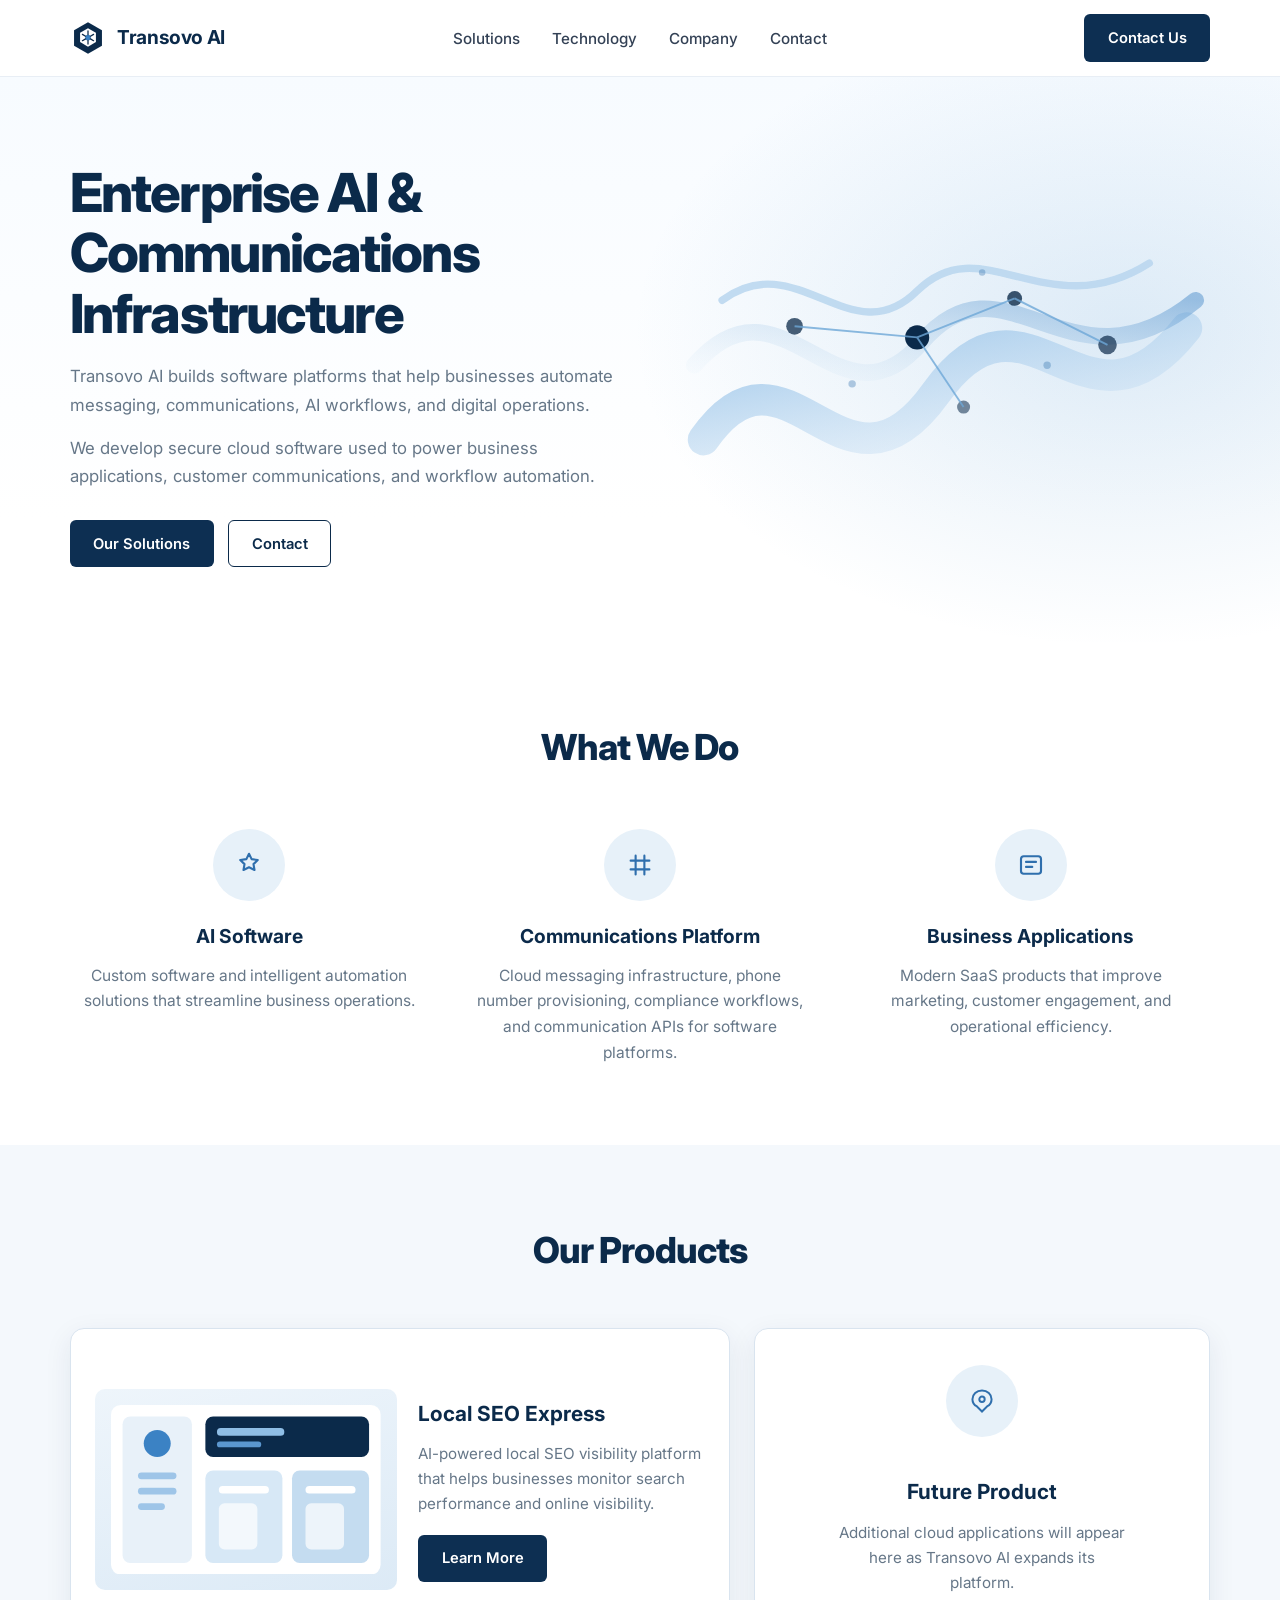
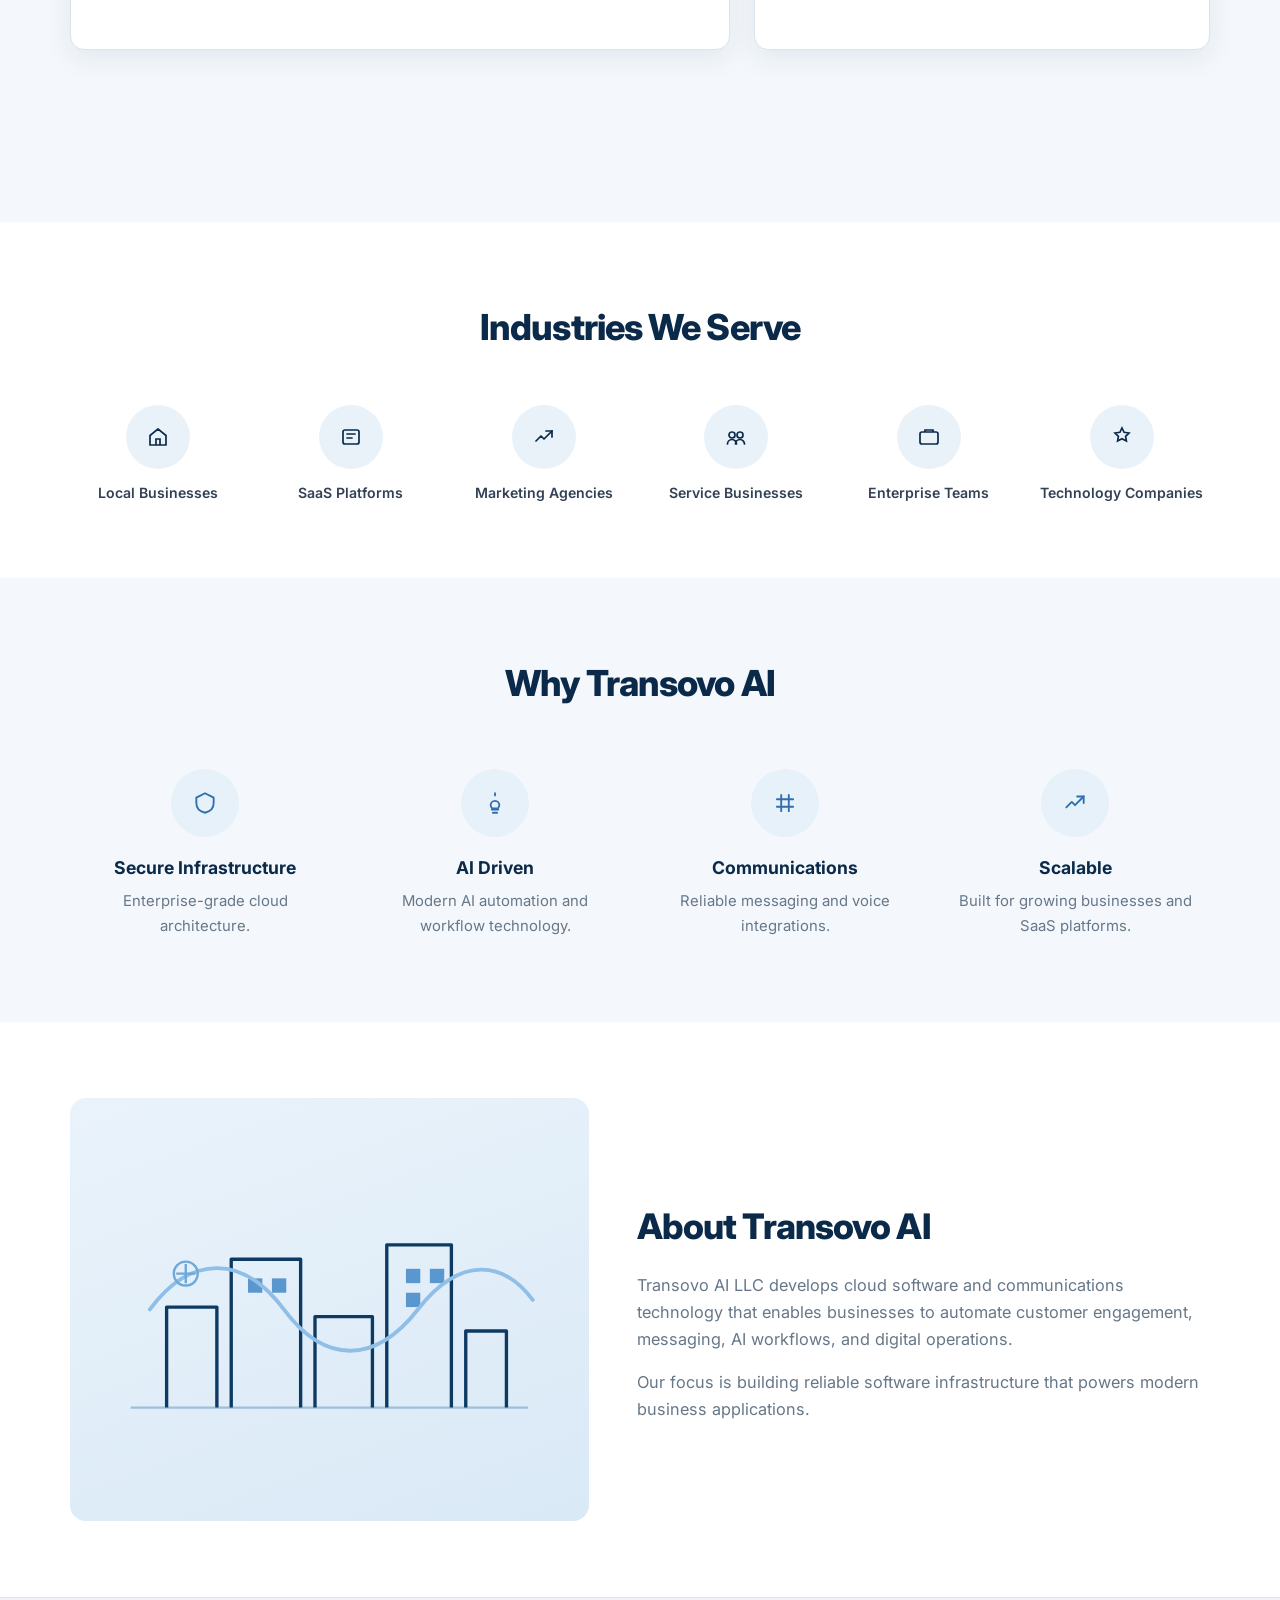
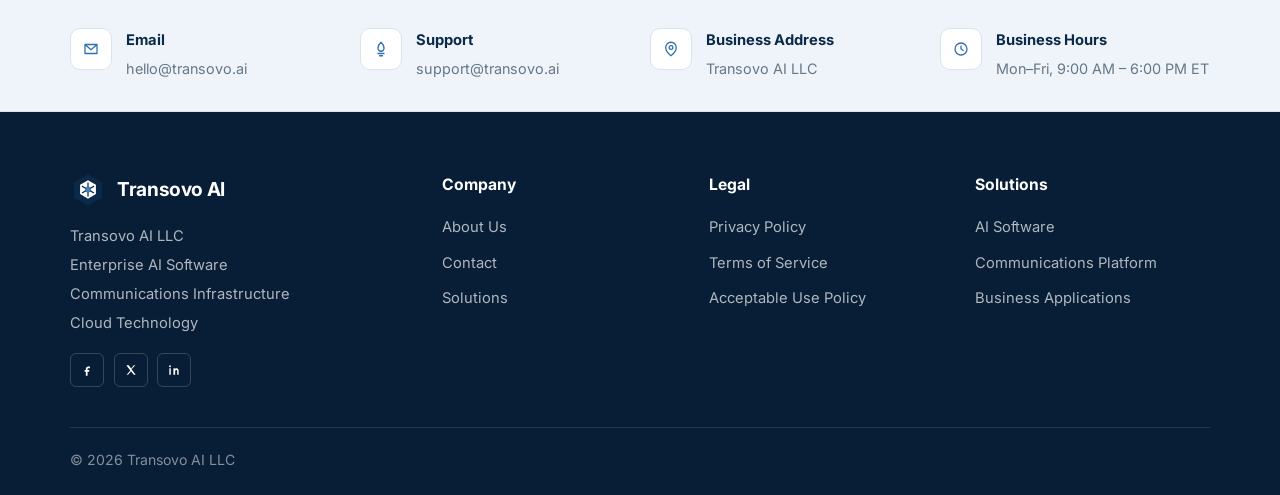
==== commit d960b084: "Restyle homepage to match corporate mockup layout Align the visual design with the provided mockup: " ====
--- a/index.html
+++ b/index.html
@@ -11,20 +11,16 @@
     <link rel="icon" href="/assets/logo.svg" type="image/svg+xml" />
     <link rel="preconnect" href="https://fonts.googleapis.com" />
     <link rel="preconnect" href="https://fonts.gstatic.com" crossorigin />
-    <link
-      href="https://fonts.googleapis.com/css2?family=Manrope:wght@600;700;800&family=Source+Sans+3:wght@400;600;700&display=swap"
-      rel="stylesheet"
-    />
+    <link href="https://fonts.googleapis.com/css2?family=Inter:wght@400;500;600;700;800&display=swap" rel="stylesheet" />
     <link rel="stylesheet" href="/css/styles.css" />
   </head>
   <body>
     <header class="site-header">
       <div class="container nav">
         <a class="logo" href="/">
-          <img class="logo-mark" src="/assets/logo.svg" alt="" width="34" height="34" />
+          <img class="logo-mark" src="/assets/logo.svg" alt="" width="36" height="36" />
           Transovo AI
         </a>
-
         <nav aria-label="Primary">
           <ul class="nav-links">
             <li><a href="/solutions">Solutions</a></li>
@@ -33,7 +29,6 @@
             <li><a href="/contact">Contact</a></li>
           </ul>
         </nav>
-
         <div class="nav-actions">
           <a class="btn btn-primary" href="/contact">Contact Us</a>
           <button class="menu-toggle" type="button" aria-label="Open menu" aria-expanded="false">
@@ -62,35 +57,37 @@
             </div>
           </div>
           <div class="hero-visual reveal" aria-hidden="true">
-            <svg viewBox="0 0 520 420" xmlns="http://www.w3.org/2000/svg" role="img">
+            <svg viewBox="0 0 560 440" xmlns="http://www.w3.org/2000/svg" role="img">
               <defs>
-                <linearGradient id="wave" x1="0" y1="0" x2="1" y2="1">
-                  <stop offset="0%" stop-color="#9ec5ef" stop-opacity="0.9" />
-                  <stop offset="100%" stop-color="#d7e8f8" stop-opacity="0.25" />
+                <linearGradient id="g1" x1="0" y1="0" x2="1" y2="1">
+                  <stop offset="0%" stop-color="#8fbee6" stop-opacity="0.95" />
+                  <stop offset="100%" stop-color="#cfe3f5" stop-opacity="0.2" />
+                </linearGradient>
+                <linearGradient id="g2" x1="1" y1="0" x2="0" y2="1">
+                  <stop offset="0%" stop-color="#5b97cf" stop-opacity="0.55" />
+                  <stop offset="100%" stop-color="#d7eaf8" stop-opacity="0.1" />
                 </linearGradient>
               </defs>
-              <path
-                d="M40 280 C120 180, 180 360, 260 250 C340 140, 400 300, 500 180"
-                stroke="url(#wave)"
-                stroke-width="28"
-                fill="none"
-                stroke-linecap="round"
-              />
-              <path
-                d="M20 210 C110 120, 170 280, 250 190 C330 100, 390 240, 510 150"
-                stroke="#c5daf0"
-                stroke-width="14"
-                fill="none"
-                stroke-linecap="round"
-              />
-              <circle cx="120" cy="180" r="10" fill="#1a4a8a" opacity="0.7" />
-              <circle cx="250" cy="190" r="14" fill="#0b1f3a" />
-              <circle cx="360" cy="155" r="9" fill="#4a90e2" />
-              <circle cx="450" cy="205" r="11" fill="#1a4a8a" opacity="0.55" />
-              <g stroke="#7eb3f0" stroke-width="2" opacity="0.7">
-                <line x1="120" y1="180" x2="250" y2="190" />
-                <line x1="250" y1="190" x2="360" y2="155" />
-                <line x1="360" y1="155" x2="450" y2="205" />
+              <path d="M20 300C110 170 170 390 270 250C370 110 430 320 540 180" stroke="url(#g1)" stroke-width="34" fill="none" stroke-linecap="round"/>
+              <path d="M10 220C105 110 165 300 255 195C345 90 415 260 550 150" stroke="url(#g2)" stroke-width="18" fill="none" stroke-linecap="round"/>
+              <path d="M40 150C120 90 180 210 250 140C320 70 390 180 500 110" stroke="#b9d6ef" stroke-width="8" fill="none" stroke-linecap="round" opacity="0.85"/>
+              <g fill="#0b2a4a">
+                <circle cx="118" cy="178" r="9" opacity="0.75"/>
+                <circle cx="250" cy="190" r="13"/>
+                <circle cx="355" cy="148" r="8" opacity="0.8"/>
+                <circle cx="455" cy="198" r="10" opacity="0.7"/>
+                <circle cx="300" cy="265" r="7" opacity="0.55"/>
+              </g>
+              <g stroke="#6ea8d8" stroke-width="2" opacity="0.8">
+                <line x1="118" y1="178" x2="250" y2="190"/>
+                <line x1="250" y1="190" x2="355" y2="148"/>
+                <line x1="355" y1="148" x2="455" y2="198"/>
+                <line x1="250" y1="190" x2="300" y2="265"/>
+              </g>
+              <g fill="#2f6fad" opacity="0.35">
+                <circle cx="180" cy="240" r="4"/>
+                <circle cx="390" cy="220" r="4"/>
+                <circle cx="320" cy="120" r="3.5"/>
               </g>
             </svg>
           </div>
@@ -101,71 +98,64 @@
         <div class="container">
           <div class="section-head reveal">
             <h2>What We Do</h2>
-            <p>
-              Software platforms and infrastructure that connect AI, communications, and business
-              applications.
-            </p>
           </div>
           <div class="services-grid">
-            <article class="service-card reveal">
-              <div class="service-icon" aria-hidden="true">
-                <svg width="28" height="28" viewBox="0 0 24 24" fill="none">
-                  <path d="M12 3l2.2 4.5L19 8.2l-3.5 3.4.8 4.9L12 14.2 7.7 16.5l.8-4.9L5 8.2l4.8-.7L12 3z" stroke="currentColor" stroke-width="1.7" />
+            <article class="service reveal">
+              <div class="icon-circle" aria-hidden="true">
+                <svg width="30" height="30" viewBox="0 0 24 24" fill="none">
+                  <path d="M12 3l2.1 4.3L19 8l-3.4 3.3.8 4.7L12 13.8 7.6 16l.8-4.7L5 8l4.9-.7L12 3z" stroke="currentColor" stroke-width="1.7" stroke-linejoin="round"/>
                 </svg>
               </div>
               <h3>AI Software</h3>
-              <p>
-                Custom software and intelligent automation solutions that streamline business
-                operations.
-              </p>
-            </article>
-            <article class="service-card reveal">
-              <div class="service-icon" aria-hidden="true">
-                <svg width="28" height="28" viewBox="0 0 24 24" fill="none">
-                  <path d="M4 8h16M4 16h16M8 4v16M16 4v16" stroke="currentColor" stroke-width="1.7" stroke-linecap="round" />
+              <p>Custom software and intelligent automation solutions that streamline business operations.</p>
+            </article>
+            <article class="service reveal">
+              <div class="icon-circle" aria-hidden="true">
+                <svg width="30" height="30" viewBox="0 0 24 24" fill="none">
+                  <path d="M4.5 8.5h15M4.5 15.5h15M8.5 4.5v15M15.5 4.5v15" stroke="currentColor" stroke-width="1.7" stroke-linecap="round"/>
                 </svg>
               </div>
               <h3>Communications Platform</h3>
-              <p>
-                Cloud messaging infrastructure, phone number provisioning, compliance workflows,
-                and communication APIs for software platforms.
-              </p>
-            </article>
-            <article class="service-card reveal">
-              <div class="service-icon" aria-hidden="true">
-                <svg width="28" height="28" viewBox="0 0 24 24" fill="none">
-                  <rect x="4" y="5" width="16" height="14" rx="2" stroke="currentColor" stroke-width="1.7" />
-                  <path d="M8 9h8M8 13h5" stroke="currentColor" stroke-width="1.7" stroke-linecap="round" />
+              <p>Cloud messaging infrastructure, phone number provisioning, compliance workflows, and communication APIs for software platforms.</p>
+            </article>
+            <article class="service reveal">
+              <div class="icon-circle" aria-hidden="true">
+                <svg width="30" height="30" viewBox="0 0 24 24" fill="none">
+                  <rect x="4" y="5" width="16" height="14" rx="2.2" stroke="currentColor" stroke-width="1.7"/>
+                  <path d="M8 9.5h8M8 13.5h5" stroke="currentColor" stroke-width="1.7" stroke-linecap="round"/>
                 </svg>
               </div>
               <h3>Business Applications</h3>
-              <p>
-                Modern SaaS products that improve marketing, customer engagement, and operational
-                efficiency.
-              </p>
-            </article>
-          </div>
-        </div>
-      </section>
-
-      <section class="section section-alt" id="products">
+              <p>Modern SaaS products that improve marketing, customer engagement, and operational efficiency.</p>
+            </article>
+          </div>
+        </div>
+      </section>
+
+      <section class="section section-soft" id="products">
         <div class="container">
           <div class="section-head reveal">
-            <h2>Products</h2>
-            <p>Cloud applications built on Transovo AI software infrastructure.</p>
-          </div>
-          <div class="products-stack">
+            <h2>Our Products</h2>
+          </div>
+          <div class="products-grid">
             <article class="product-card reveal">
               <div class="product-media" aria-hidden="true">
-                <svg viewBox="0 0 260 160" xmlns="http://www.w3.org/2000/svg" width="240">
-                  <rect width="260" height="160" rx="10" fill="#fff" />
-                  <rect x="14" y="14" width="70" height="132" rx="8" fill="#e8f1fa" />
-                  <rect x="96" y="14" width="150" height="40" rx="8" fill="#0b1f3a" />
-                  <rect x="96" y="66" width="70" height="80" rx="8" fill="#d7e8f8" />
-                  <rect x="176" y="66" width="70" height="80" rx="8" fill="#c5daf0" />
-                  <circle cx="49" cy="40" r="12" fill="#4a90e2" />
-                  <rect x="30" y="66" width="38" height="8" rx="4" fill="#9ec5ef" />
-                  <rect x="30" y="84" width="38" height="8" rx="4" fill="#9ec5ef" />
+                <svg viewBox="0 0 280 176" xmlns="http://www.w3.org/2000/svg" width="100%">
+                  <rect width="280" height="176" rx="10" fill="#fff"/>
+                  <rect x="12" y="12" width="72" height="152" rx="8" fill="#e8f1f9"/>
+                  <rect x="98" y="12" width="170" height="42" rx="8" fill="#0b2a4a"/>
+                  <rect x="110" y="24" width="70" height="8" rx="4" fill="#8fbee6"/>
+                  <rect x="110" y="38" width="46" height="6" rx="3" fill="#5b97cf"/>
+                  <rect x="98" y="68" width="80" height="96" rx="8" fill="#d7e8f6"/>
+                  <rect x="188" y="68" width="80" height="96" rx="8" fill="#c4dcf0"/>
+                  <circle cx="48" cy="40" r="14" fill="#3b82c4"/>
+                  <rect x="28" y="70" width="40" height="7" rx="3.5" fill="#9ec5e8"/>
+                  <rect x="28" y="86" width="40" height="7" rx="3.5" fill="#9ec5e8"/>
+                  <rect x="28" y="102" width="28" height="7" rx="3.5" fill="#9ec5e8"/>
+                  <rect x="112" y="84" width="52" height="8" rx="4" fill="#fff"/>
+                  <rect x="112" y="102" width="40" height="48" rx="6" fill="#fff" opacity="0.7"/>
+                  <rect x="202" y="84" width="52" height="8" rx="4" fill="#fff"/>
+                  <rect x="202" y="102" width="40" height="48" rx="6" fill="#fff" opacity="0.7"/>
                 </svg>
               </div>
               <div class="product-copy">
@@ -177,53 +167,63 @@
                 <a class="btn btn-primary" href="/solutions">Learn More</a>
               </div>
             </article>
-            <div class="product-slot reveal" aria-hidden="true">
-              More products coming soon
-            </div>
-          </div>
+
+            <article class="product-card compact reveal" aria-label="Future product">
+              <div class="icon-circle" aria-hidden="true">
+                <svg width="28" height="28" viewBox="0 0 24 24" fill="none">
+                  <path d="M12 3c4.6 0 8.2 3.3 8.2 7.4 0 2.7-1.5 5-3.9 6.3L12 21l-4.3-4.3C5.3 15.4 3.8 13.1 3.8 10.4 3.8 6.3 7.4 3 12 3z" stroke="currentColor" stroke-width="1.7"/>
+                  <circle cx="12" cy="10.5" r="2.3" stroke="currentColor" stroke-width="1.7"/>
+                </svg>
+              </div>
+              <div class="product-copy">
+                <h3>Future Product</h3>
+                <p>Additional cloud applications will appear here as Transovo AI expands its platform.</p>
+              </div>
+            </article>
+          </div>
+          <div class="products-future" aria-hidden="true"></div>
         </div>
       </section>
 
       <section class="section" id="industries">
         <div class="container">
           <div class="section-head reveal">
-            <h2>Industries</h2>
-            <p>Built for organizations that need reliable software and communications technology.</p>
+            <h2>Industries We Serve</h2>
           </div>
           <div class="industries">
             <div class="industry reveal">
-              <div class="industry-icon" aria-hidden="true">
-                <svg width="24" height="24" viewBox="0 0 24 24" fill="none"><path d="M4 10l8-6 8 6v10H4V10z" stroke="currentColor" stroke-width="1.7" stroke-linejoin="round"/><path d="M10 20v-6h4v6" stroke="currentColor" stroke-width="1.7"/></svg>
+              <div class="icon-circle" aria-hidden="true">
+                <svg width="24" height="24" viewBox="0 0 24 24" fill="none"><path d="M4 10.5 12 4l8 6.5V20H4v-9.5z" stroke="currentColor" stroke-width="1.7" stroke-linejoin="round"/><path d="M10 20v-6h4v6" stroke="currentColor" stroke-width="1.7"/></svg>
               </div>
               <span>Local Businesses</span>
             </div>
             <div class="industry reveal">
-              <div class="industry-icon" aria-hidden="true">
+              <div class="icon-circle" aria-hidden="true">
                 <svg width="24" height="24" viewBox="0 0 24 24" fill="none"><rect x="4" y="5" width="16" height="14" rx="2" stroke="currentColor" stroke-width="1.7"/><path d="M8 9h8M8 13h5" stroke="currentColor" stroke-width="1.7" stroke-linecap="round"/></svg>
               </div>
               <span>SaaS Platforms</span>
             </div>
             <div class="industry reveal">
-              <div class="industry-icon" aria-hidden="true">
+              <div class="icon-circle" aria-hidden="true">
                 <svg width="24" height="24" viewBox="0 0 24 24" fill="none"><path d="M4 16l5-5 3 3 8-8" stroke="currentColor" stroke-width="1.7" stroke-linecap="round" stroke-linejoin="round"/><path d="M14 6h6v6" stroke="currentColor" stroke-width="1.7" stroke-linecap="round"/></svg>
               </div>
               <span>Marketing Agencies</span>
             </div>
             <div class="industry reveal">
-              <div class="industry-icon" aria-hidden="true">
+              <div class="icon-circle" aria-hidden="true">
                 <svg width="24" height="24" viewBox="0 0 24 24" fill="none"><circle cx="8" cy="10" r="3" stroke="currentColor" stroke-width="1.7"/><circle cx="16" cy="10" r="3" stroke="currentColor" stroke-width="1.7"/><path d="M3.5 19a4.5 4.5 0 0 1 9 0M11.5 19a4.5 4.5 0 0 1 9 0" stroke="currentColor" stroke-width="1.7" stroke-linecap="round"/></svg>
               </div>
               <span>Service Businesses</span>
             </div>
             <div class="industry reveal">
-              <div class="industry-icon" aria-hidden="true">
+              <div class="icon-circle" aria-hidden="true">
                 <svg width="24" height="24" viewBox="0 0 24 24" fill="none"><rect x="3" y="7" width="18" height="12" rx="2" stroke="currentColor" stroke-width="1.7"/><path d="M8 7V5h8v2" stroke="currentColor" stroke-width="1.7"/></svg>
               </div>
               <span>Enterprise Teams</span>
             </div>
             <div class="industry reveal">
-              <div class="industry-icon" aria-hidden="true">
-                <svg width="24" height="24" viewBox="0 0 24 24" fill="none"><path d="M12 3l2.2 4.5L19 8.2l-3.5 3.4.8 4.9L12 14.2 7.7 16.5l.8-4.9L5 8.2l4.8-.7L12 3z" stroke="currentColor" stroke-width="1.7"/></svg>
+              <div class="icon-circle" aria-hidden="true">
+                <svg width="24" height="24" viewBox="0 0 24 24" fill="none"><path d="M12 3l2.1 4.3L19 8l-3.4 3.3.8 4.7L12 13.8 7.6 16l.8-4.7L5 8l4.9-.7L12 3z" stroke="currentColor" stroke-width="1.7"/></svg>
               </div>
               <span>Technology Companies</span>
             </div>
@@ -231,36 +231,35 @@
         </div>
       </section>
 
-      <section class="section section-alt" id="why">
+      <section class="section section-soft" id="why">
         <div class="container">
           <div class="section-head reveal">
             <h2>Why Transovo AI</h2>
-            <p>Infrastructure and products designed for modern software businesses.</p>
           </div>
           <div class="why-grid">
             <article class="why-item reveal">
-              <div class="service-icon" aria-hidden="true">
+              <div class="icon-circle" aria-hidden="true">
                 <svg width="26" height="26" viewBox="0 0 24 24" fill="none"><path d="M12 3l8 4v5c0 4.5-3.2 7.8-8 9-4.8-1.2-8-4.5-8-9V7l8-4z" stroke="currentColor" stroke-width="1.7" stroke-linejoin="round"/></svg>
               </div>
               <h3>Secure Infrastructure</h3>
               <p>Enterprise-grade cloud architecture.</p>
             </article>
             <article class="why-item reveal">
-              <div class="service-icon" aria-hidden="true">
+              <div class="icon-circle" aria-hidden="true">
                 <svg width="26" height="26" viewBox="0 0 24 24" fill="none"><path d="M9 18h6M10 21h4M8 14a4 4 0 1 1 8 0c0 1.5-.8 2.4-1.6 3H9.6C8.8 16.4 8 15.5 8 14zM12 3v2" stroke="currentColor" stroke-width="1.7" stroke-linecap="round"/></svg>
               </div>
               <h3>AI Driven</h3>
               <p>Modern AI automation and workflow technology.</p>
             </article>
             <article class="why-item reveal">
-              <div class="service-icon" aria-hidden="true">
-                <svg width="26" height="26" viewBox="0 0 24 24" fill="none"><path d="M4 8h16M4 16h16M8 4v16M16 4v16" stroke="currentColor" stroke-width="1.7" stroke-linecap="round"/></svg>
+              <div class="icon-circle" aria-hidden="true">
+                <svg width="26" height="26" viewBox="0 0 24 24" fill="none"><path d="M4.5 8.5h15M4.5 15.5h15M8.5 4.5v15M15.5 4.5v15" stroke="currentColor" stroke-width="1.7" stroke-linecap="round"/></svg>
               </div>
               <h3>Communications</h3>
               <p>Reliable messaging and voice integrations.</p>
             </article>
             <article class="why-item reveal">
-              <div class="service-icon" aria-hidden="true">
+              <div class="icon-circle" aria-hidden="true">
                 <svg width="26" height="26" viewBox="0 0 24 24" fill="none"><path d="M4 16l5-5 3 3 8-8" stroke="currentColor" stroke-width="1.7" stroke-linecap="round" stroke-linejoin="round"/><path d="M14 6h6v6" stroke="currentColor" stroke-width="1.7" stroke-linecap="round"/></svg>
               </div>
               <h3>Scalable</h3>
@@ -273,13 +272,25 @@
       <section class="section" id="about">
         <div class="container about-grid">
           <div class="about-visual reveal" aria-hidden="true">
-            <svg viewBox="0 0 360 280" xmlns="http://www.w3.org/2000/svg" width="320">
-              <path d="M30 220h300" stroke="#8fb4d8" stroke-width="2" />
-              <path d="M60 220V140h40v80M110 220V100h55v120M175 220V150h45v70M230 220V90h50v130M290 220V160h30v60" fill="none" stroke="#1a4a8a" stroke-width="3" />
-              <rect x="120" y="115" width="12" height="12" fill="#7eb3f0" />
-              <rect x="145" y="115" width="12" height="12" fill="#7eb3f0" />
-              <rect x="245" y="105" width="12" height="12" fill="#7eb3f0" />
-              <path d="M40 140c30-40 70-40 100 0s70 40 100 0 70-40 90-10" fill="none" stroke="#9ec5ef" stroke-width="3" />
+            <svg viewBox="0 0 380 300" xmlns="http://www.w3.org/2000/svg" width="100%">
+              <path d="M24 232h332" stroke="#9fbfd9" stroke-width="2"/>
+              <g fill="none" stroke="#0d3a63" stroke-width="2.8" stroke-linejoin="round">
+                <path d="M54 232V148h42v84"/>
+                <path d="M108 232V108h58v124"/>
+                <path d="M178 232V156h48v76"/>
+                <path d="M238 232V96h54v136"/>
+                <path d="M304 232V168h34v64"/>
+              </g>
+              <g fill="#5b97cf">
+                <rect x="122" y="124" width="12" height="12"/>
+                <rect x="142" y="124" width="12" height="12"/>
+                <rect x="254" y="116" width="12" height="12"/>
+                <rect x="274" y="116" width="12" height="12"/>
+                <rect x="254" y="136" width="12" height="12"/>
+              </g>
+              <path d="M40 150c34-46 78-46 112 0s76 46 112 0 72-40 96-8" fill="none" stroke="#8fbee6" stroke-width="3.2" stroke-linecap="round"/>
+              <circle cx="70" cy="120" r="10" fill="none" stroke="#6ea8d8" stroke-width="2"/>
+              <path d="M70 112v16M62 120h16" stroke="#6ea8d8" stroke-width="2"/>
             </svg>
           </div>
           <div class="about-copy reveal">
@@ -293,9 +304,6 @@
               Our focus is building reliable software infrastructure that powers modern business
               applications.
             </p>
-            <p style="margin-top: 1.25rem">
-              <a class="btn btn-outline" href="/company">Company</a>
-            </p>
           </div>
         </div>
       </section>
@@ -313,7 +321,7 @@
           </div>
           <div class="contact-item">
             <div class="icon" aria-hidden="true">
-              <svg width="18" height="18" viewBox="0 0 24 24" fill="none"><path d="M4 8h16v10H4V8zm0 0l8 6 8-6" stroke="currentColor" stroke-width="1.7" stroke-linejoin="round"/></svg>
+              <svg width="18" height="18" viewBox="0 0 24 24" fill="none"><path d="M12 3c-2.2 2-4 4.7-4 7.5A4 4 0 0 0 12 15a4 4 0 0 0 4-4.5C16 7.7 14.2 5 12 3z" stroke="currentColor" stroke-width="1.7"/><path d="M8 18h8M10 21h4" stroke="currentColor" stroke-width="1.7" stroke-linecap="round"/></svg>
             </div>
             <div>
               <strong>Support</strong>
@@ -347,21 +355,31 @@
         <div class="footer-grid">
           <div class="footer-brand">
             <a class="logo" href="/">
-              <img class="logo-mark" src="/assets/logo.svg" alt="" width="34" height="34" />
+              <img class="logo-mark" src="/assets/logo.svg" alt="" width="36" height="36" />
               Transovo AI
             </a>
             <p>Transovo AI LLC</p>
             <p>Enterprise AI Software</p>
             <p>Communications Infrastructure</p>
             <p>Cloud Technology</p>
+            <div class="socials" aria-label="Social links">
+              <a href="https://facebook.com" aria-label="Facebook" rel="noopener noreferrer" target="_blank">
+                <svg width="14" height="14" viewBox="0 0 24 24" fill="currentColor"><path d="M14 9h3V6h-3c-2.2 0-4 1.8-4 4v2H8v3h2v7h3v-7h2.6l.4-3H13v-2c0-.6.4-1 1-1z"/></svg>
+              </a>
+              <a href="https://x.com" aria-label="X" rel="noopener noreferrer" target="_blank">
+                <svg width="14" height="14" viewBox="0 0 24 24" fill="currentColor"><path d="M4 4l6.8 8.8L4.5 20H7l5-5.9L16.8 20H20l-7-9.1L19.3 4H16.8l-4.5 5.3L8 4H4z"/></svg>
+              </a>
+              <a href="https://linkedin.com" aria-label="LinkedIn" rel="noopener noreferrer" target="_blank">
+                <svg width="14" height="14" viewBox="0 0 24 24" fill="currentColor"><path d="M6.5 9H4V20h2.5V9zM5.2 4a1.6 1.6 0 1 0 .001 3.201A1.6 1.6 0 0 0 5.2 4zM20 20h-2.5v-5.6c0-1.3-.5-2.2-1.7-2.2-.9 0-1.4.6-1.7 1.2-.1.2-.1.5-.1.8V20H11V9h2.4v1.5c.4-.7 1.2-1.7 2.9-1.7 2.1 0 3.7 1.4 3.7 4.4V20z"/></svg>
+              </a>
+            </div>
           </div>
           <div class="footer-col">
             <h4>Company</h4>
             <ul>
-              <li><a href="/company">About</a></li>
+              <li><a href="/company">About Us</a></li>
               <li><a href="/contact">Contact</a></li>
               <li><a href="/solutions">Solutions</a></li>
-              <li><a href="/technology">Technology</a></li>
             </ul>
           </div>
           <div class="footer-col">
@@ -373,15 +391,15 @@
             </ul>
           </div>
           <div class="footer-col">
-            <h4>Products</h4>
+            <h4>Solutions</h4>
             <ul>
-              <li><a href="/solutions">Local SEO Express</a></li>
+              <li><a href="/solutions">AI Software</a></li>
+              <li><a href="/solutions">Communications Platform</a></li>
+              <li><a href="/solutions">Business Applications</a></li>
             </ul>
           </div>
         </div>
-        <div class="footer-bottom">
-          © <span data-year>2026</span> Transovo AI LLC
-        </div>
+        <div class="footer-bottom">© <span data-year>2026</span> Transovo AI LLC</div>
       </div>
     </footer>
 
--- a/css/styles.css
+++ b/css/styles.css
@@ -1,19 +1,18 @@
 :root {
-  --navy: #0b1f3a;
-  --navy-deep: #071628;
-  --navy-mid: #123056;
-  --accent: #1a4a8a;
-  --blue-soft: #e8f1fa;
-  --blue-mist: #f3f7fb;
-  --text: #243447;
-  --text-muted: #5a6b7d;
-  --border: #d7e2ee;
+  --navy: #0b2a4a;
+  --navy-deep: #071e36;
+  --navy-button: #0d2f52;
+  --blue: #2f6fad;
+  --blue-light: #6ea8d8;
+  --blue-soft: #e7f1f9;
+  --blue-wash: #f4f8fc;
+  --text: #1f2d3d;
+  --muted: #667788;
+  --line: #d9e4ef;
   --white: #ffffff;
-  --shadow: 0 10px 30px rgba(11, 31, 58, 0.08);
-  --radius: 12px;
-  --container: 1120px;
-  --font: "Source Sans 3", "Segoe UI", sans-serif;
-  --font-display: "Manrope", "Segoe UI", sans-serif;
+  --shadow: 0 8px 28px rgba(11, 42, 74, 0.08);
+  --container: 1140px;
+  --font: "Inter", "Segoe UI", sans-serif;
 }
 
 *,
@@ -31,7 +30,7 @@
   font-family: var(--font);
   color: var(--text);
   background: var(--white);
-  line-height: 1.6;
+  line-height: 1.65;
   -webkit-font-smoothing: antialiased;
 }
 
@@ -51,65 +50,60 @@
 }
 
 .container {
-  width: min(100% - 2.5rem, var(--container));
+  width: min(100% - 2.75rem, var(--container));
   margin-inline: auto;
 }
 
-/* Header */
+/* Header — matches mockup: logo left, links center, CTA right */
 .site-header {
   position: sticky;
   top: 0;
   z-index: 100;
-  background: rgba(255, 255, 255, 0.94);
-  backdrop-filter: blur(10px);
-  border-bottom: 1px solid rgba(215, 226, 238, 0.8);
+  background: #fff;
+  border-bottom: 1px solid #e8eef5;
 }
 
 .nav {
   display: grid;
   grid-template-columns: 1fr auto 1fr;
   align-items: center;
-  min-height: 72px;
-  gap: 1rem;
+  min-height: 76px;
 }
 
 .logo {
   display: inline-flex;
   align-items: center;
-  gap: 0.65rem;
-  font-family: var(--font-display);
+  gap: 0.7rem;
   font-weight: 700;
-  font-size: 1.15rem;
+  font-size: 1.2rem;
   color: var(--navy);
   letter-spacing: -0.02em;
 }
 
 .logo-mark {
-  width: 34px;
-  height: 34px;
-  flex-shrink: 0;
+  width: 36px;
+  height: 36px;
 }
 
 .nav-links {
   display: flex;
   align-items: center;
   justify-content: center;
-  gap: 1.75rem;
+  gap: 2rem;
   list-style: none;
   margin: 0;
   padding: 0;
 }
 
 .nav-links a {
-  color: var(--text);
-  font-weight: 600;
+  color: #334155;
   font-size: 0.95rem;
-  transition: color 0.2s ease;
+  font-weight: 500;
 }
 
 .nav-links a:hover,
 .nav-links a[aria-current="page"] {
-  color: var(--accent);
+  color: var(--navy);
 }
 
 .nav-actions {
@@ -123,29 +117,24 @@
   display: inline-flex;
   align-items: center;
   justify-content: center;
-  gap: 0.5rem;
   min-height: 44px;
-  padding: 0.7rem 1.35rem;
-  border-radius: 8px;
-  border: 2px solid transparent;
-  font-weight: 700;
-  font-size: 0.95rem;
+  padding: 0.65rem 1.4rem;
+  border-radius: 6px;
+  border: 1.5px solid transparent;
+  font-weight: 600;
+  font-size: 0.92rem;
   cursor: pointer;
-  transition: transform 0.2s ease, background 0.2s ease, color 0.2s ease, border-color 0.2s ease, box-shadow 0.2s ease;
-}
-
-.btn:hover {
-  transform: translateY(-1px);
+  transition: background 0.2s ease, color 0.2s ease, border-color 0.2s ease, box-shadow 0.2s ease;
 }
 
 .btn-primary {
-  background: var(--navy);
-  color: var(--white);
-  box-shadow: 0 8px 18px rgba(11, 31, 58, 0.18);
+  background: var(--navy-button);
+  color: #fff;
 }
 
 .btn-primary:hover {
-  background: var(--navy-mid);
+  background: #123a61;
+  box-shadow: 0 6px 16px rgba(11, 42, 74, 0.18);
 }
 
 .btn-outline {
@@ -156,22 +145,24 @@
 
 .btn-outline:hover {
   background: var(--navy);
-  color: var(--white);
+  color: #fff;
 }
 
 .menu-toggle {
   display: none;
   width: 42px;
   height: 42px;
-  border: 1px solid var(--border);
-  border-radius: 8px;
-  background: var(--white);
+  border: 1px solid var(--line);
+  border-radius: 6px;
+  background: #fff;
   align-items: center;
   justify-content: center;
   cursor: pointer;
 }
 
-.menu-toggle span {
+.menu-toggle span,
+.menu-toggle span::before,
+.menu-toggle span::after {
   display: block;
   width: 18px;
   height: 2px;
@@ -184,9 +175,6 @@
   content: "";
   position: absolute;
   left: 0;
-  width: 18px;
-  height: 2px;
-  background: var(--navy);
 }
 
 .menu-toggle span::before {
@@ -197,368 +185,385 @@
   top: 6px;
 }
 
-/* Hero */
+/* Hero — clean white/blue wash, copy left, network graphic right */
 .hero {
   position: relative;
   overflow: hidden;
   background:
-    radial-gradient(circle at 88% 18%, rgba(74, 144, 226, 0.14), transparent 28%),
-    linear-gradient(180deg, #f7fbff 0%, #ffffff 72%);
-  padding: 4.75rem 0 3.75rem;
+    radial-gradient(ellipse 55% 80% at 88% 45%, rgba(110, 168, 216, 0.22), transparent 70%),
+    linear-gradient(180deg, #f7fbff 0%, #ffffff 78%);
+  padding: 5.25rem 0 4.5rem;
 }
 
 .hero-grid {
   display: grid;
-  grid-template-columns: 1.1fr 0.9fr;
-  gap: 2rem;
+  grid-template-columns: minmax(0, 1.05fr) minmax(0, 0.95fr);
+  gap: 1.5rem;
   align-items: center;
 }
 
 .hero-copy h1 {
-  margin: 0 0 1.1rem;
-  font-family: var(--font-display);
-  font-size: clamp(2.15rem, 4vw, 3.25rem);
+  margin: 0 0 1.15rem;
+  max-width: 11.5ch;
+  font-size: clamp(2.35rem, 4.2vw, 3.4rem);
   line-height: 1.12;
-  letter-spacing: -0.03em;
-  color: var(--navy);
-  max-width: 14ch;
+  letter-spacing: -0.035em;
+  font-weight: 800;
+  color: var(--navy);
 }
 
 .hero-copy p {
-  margin: 0 0 1rem;
-  color: var(--text-muted);
-  font-size: 1.08rem;
-  max-width: 40rem;
+  margin: 0 0 0.9rem;
+  max-width: 34rem;
+  color: var(--muted);
+  font-size: 1.05rem;
+  line-height: 1.7;
 }
 
 .hero-copy p:last-of-type {
-  margin-bottom: 1.75rem;
+  margin-bottom: 1.85rem;
 }
 
 .hero-actions {
   display: flex;
   flex-wrap: wrap;
-  gap: 0.85rem;
+  gap: 0.9rem;
 }
 
 .hero-visual {
   position: relative;
-  min-height: 300px;
+  min-height: 340px;
+  display: flex;
+  align-items: center;
+  justify-content: center;
 }
 
 .hero-visual svg {
-  width: 100%;
+  width: min(100%, 520px);
   height: auto;
-}
-
-.reveal {
-  opacity: 0;
-  transform: translateY(18px);
-  transition: opacity 0.7s ease, transform 0.7s ease;
-}
-
-.reveal.is-visible {
-  opacity: 1;
-  transform: translateY(0);
 }
 
 /* Sections */
 .section {
-  padding: 4.5rem 0;
-}
-
-.section-alt {
-  background: linear-gradient(180deg, var(--blue-mist), #ffffff 42%);
+  padding: 4.75rem 0;
+}
+
+.section-soft {
+  background: var(--blue-wash);
 }
 
 .section-head {
   text-align: center;
-  margin-bottom: 2.75rem;
+  margin-bottom: 3rem;
 }
 
 .section-head h2 {
-  margin: 0 0 0.65rem;
-  font-family: var(--font-display);
-  font-size: clamp(1.8rem, 3vw, 2.35rem);
-  color: var(--navy);
-  letter-spacing: -0.02em;
+  margin: 0 0 0.55rem;
+  font-size: clamp(1.85rem, 2.8vw, 2.25rem);
+  font-weight: 800;
+  letter-spacing: -0.025em;
+  color: var(--navy);
 }
 
 .section-head p {
   margin: 0 auto;
-  max-width: 42rem;
-  color: var(--text-muted);
-}
-
+  max-width: 38rem;
+  color: var(--muted);
+  font-size: 1rem;
+}
+
+/* What We Do — centered 3 columns, icons, no heavy cards */
 .services-grid {
   display: grid;
   grid-template-columns: repeat(3, 1fr);
+  gap: 2.5rem 2rem;
+}
+
+.service {
+  text-align: center;
+  padding: 0.25rem 0.75rem;
+}
+
+.icon-circle {
+  width: 72px;
+  height: 72px;
+  margin: 0 auto 1.25rem;
+  border-radius: 50%;
+  background: var(--blue-soft);
+  color: var(--blue);
+  display: grid;
+  place-items: center;
+}
+
+.service h3 {
+  margin: 0 0 0.65rem;
+  font-size: 1.2rem;
+  font-weight: 700;
+  color: var(--navy);
+}
+
+.service p {
+  margin: 0 auto;
+  max-width: 22rem;
+  color: var(--muted);
+  font-size: 0.97rem;
+}
+
+/* Products — two horizontal cards side by side */
+.products-grid {
+  display: grid;
+  grid-template-columns: 1.45fr 1fr;
   gap: 1.5rem;
-}
-
-.service-card {
-  padding: 1.75rem 1.5rem;
-  border: 1px solid var(--border);
-  border-radius: var(--radius);
-  background: var(--white);
+  align-items: stretch;
+}
+
+.product-card {
+  display: grid;
+  grid-template-columns: 1.05fr 1fr;
+  gap: 1.35rem;
+  align-items: center;
+  padding: 1.5rem;
+  background: #fff;
+  border: 1px solid var(--line);
+  border-radius: 14px;
   box-shadow: var(--shadow);
 }
 
-.service-icon {
-  width: 56px;
-  height: 56px;
-  margin-bottom: 1.1rem;
-  border-radius: 14px;
-  background: var(--blue-soft);
+.product-card.compact {
+  grid-template-columns: 1fr;
+  justify-items: center;
+  text-align: center;
+  padding: 2.25rem 1.5rem;
+}
+
+.product-media {
+  background: linear-gradient(165deg, #eef5fb, #dceaf6);
+  border-radius: 10px;
+  min-height: 190px;
+  padding: 1rem;
   display: grid;
   place-items: center;
-  color: var(--accent);
-}
-
-.service-card h3,
-.service h3 {
-  margin: 0 0 0.55rem;
-  font-family: var(--font-display);
-  color: var(--navy);
-  font-size: 1.2rem;
-}
-
-.service-card p,
-.service p {
-  margin: 0;
-  color: var(--text-muted);
-  font-size: 0.98rem;
-}
-
-/* Products */
-.products-stack {
-  display: grid;
-  gap: 1.25rem;
-}
-
-.product-card {
-  display: grid;
-  grid-template-columns: 1.05fr 1.2fr;
-  gap: 1.5rem;
-  align-items: center;
-  padding: 1.5rem;
-  border: 1px solid var(--border);
-  border-radius: var(--radius);
-  background: var(--white);
-  box-shadow: var(--shadow);
-}
-
-.product-media {
-  background: linear-gradient(160deg, #eef5fc, #dceaf8);
-  border-radius: 10px;
-  padding: 1rem;
-  min-height: 180px;
-  display: grid;
-  place-items: center;
 }
 
 .product-copy h3 {
-  margin: 0 0 0.6rem;
-  font-family: var(--font-display);
-  color: var(--navy);
-  font-size: 1.35rem;
+  margin: 0 0 0.65rem;
+  font-size: 1.3rem;
+  font-weight: 700;
+  color: var(--navy);
 }
 
 .product-copy p {
   margin: 0 0 1.15rem;
-  color: var(--text-muted);
-  font-size: 1rem;
-}
-
-.product-slot {
-  min-height: 120px;
-  border: 1px dashed var(--border);
-  border-radius: var(--radius);
-  background: rgba(243, 247, 251, 0.65);
-  display: grid;
-  place-items: center;
-  color: var(--text-muted);
+  color: var(--muted);
   font-size: 0.95rem;
-  font-weight: 600;
-}
-
-/* Industries */
+}
+
+.product-card.compact .icon-circle {
+  margin-bottom: 1rem;
+}
+
+.product-card.compact .product-copy p {
+  max-width: 18rem;
+}
+
+.products-future {
+  margin-top: 1.5rem;
+  min-height: 72px;
+}
+
+/* Industries — single row of icons + labels */
 .industries {
   display: grid;
   grid-template-columns: repeat(6, 1fr);
-  gap: 1rem;
+  gap: 1.25rem 1rem;
 }
 
 .industry {
   text-align: center;
-  padding: 0.75rem 0.5rem;
-}
-
-.industry-icon {
-  width: 58px;
-  height: 58px;
-  margin: 0 auto 0.75rem;
-  border-radius: 50%;
-  background: var(--blue-soft);
-  display: grid;
-  place-items: center;
-  color: var(--navy-mid);
+}
+
+.industry .icon-circle {
+  width: 64px;
+  height: 64px;
+  margin-bottom: 0.85rem;
+  color: var(--navy);
+  background: #eaf2f9;
 }
 
 .industry span {
   display: block;
-  font-size: 0.9rem;
+  font-size: 0.88rem;
   font-weight: 600;
-  color: var(--text);
-  line-height: 1.3;
-}
-
-/* Why */
+  color: #334155;
+  line-height: 1.35;
+}
+
+/* Why — 4 centered columns */
 .why-grid {
+  display: grid;
+  grid-template-columns: repeat(4, 1fr);
+  gap: 1.75rem 1.25rem;
+}
+
+.why-item {
+  text-align: center;
+  padding: 0.5rem 0.75rem;
+}
+
+.why-item .icon-circle {
+  width: 68px;
+  height: 68px;
+  margin-bottom: 1rem;
+}
+
+.why-item h3 {
+  margin: 0 0 0.45rem;
+  font-size: 1.1rem;
+  font-weight: 700;
+  color: var(--navy);
+}
+
+.why-item p {
+  margin: 0 auto;
+  max-width: 16rem;
+  color: var(--muted);
+  font-size: 0.93rem;
+}
+
+/* About — illustration left, copy right */
+.about-grid {
+  display: grid;
+  grid-template-columns: 0.95fr 1.05fr;
+  gap: 3rem;
+  align-items: center;
+}
+
+.about-visual {
+  background: linear-gradient(160deg, #eaf3fb, #d9e9f6);
+  border-radius: 16px;
+  min-height: 340px;
+  padding: 2rem;
+  display: grid;
+  place-items: center;
+}
+
+.about-copy h2 {
+  margin: 0 0 1.1rem;
+  font-size: clamp(1.85rem, 2.8vw, 2.2rem);
+  font-weight: 800;
+  letter-spacing: -0.025em;
+  color: var(--navy);
+}
+
+.about-copy p {
+  margin: 0 0 1rem;
+  color: var(--muted);
+  font-size: 1.02rem;
+}
+
+.about-copy p:last-child {
+  margin-bottom: 0;
+}
+
+/* Contact strip */
+.contact-bar {
+  background: #eef4fa;
+  border-top: 1px solid var(--line);
+  border-bottom: 1px solid var(--line);
+  padding: 1.85rem 0;
+}
+
+.contact-grid {
   display: grid;
   grid-template-columns: repeat(4, 1fr);
   gap: 1.25rem;
-}
-
-.why-item {
-  text-align: left;
-  padding: 1.5rem 1.25rem;
-  border: 1px solid var(--border);
-  border-radius: var(--radius);
-  background: var(--white);
-}
-
-.why-item .service-icon {
-  margin-bottom: 1rem;
-}
-
-.why-item h3 {
-  margin: 0 0 0.45rem;
-  font-family: var(--font-display);
-  color: var(--navy);
-  font-size: 1.1rem;
-}
-
-.why-item p {
-  margin: 0;
-  color: var(--text-muted);
-  font-size: 0.95rem;
-}
-
-/* About */
-.about-grid {
-  display: grid;
-  grid-template-columns: 0.9fr 1.1fr;
-  gap: 2.5rem;
-  align-items: center;
-}
-
-.about-visual {
-  background:
-    radial-gradient(circle at 30% 20%, rgba(74, 144, 226, 0.16), transparent 40%),
-    var(--blue-soft);
-  border-radius: 18px;
-  padding: 2rem;
-  min-height: 300px;
-  display: grid;
-  place-items: center;
-}
-
-.about-copy h2 {
-  margin: 0 0 1rem;
-  font-family: var(--font-display);
-  color: var(--navy);
-  font-size: clamp(1.8rem, 3vw, 2.2rem);
-}
-
-.about-copy p {
-  margin: 0 0 1rem;
-  color: var(--text-muted);
-}
-
-.about-copy p:last-child {
-  margin-bottom: 0;
-}
-
-/* Contact bar */
-.contact-bar {
-  background: var(--blue-mist);
-  border-top: 1px solid var(--border);
-  border-bottom: 1px solid var(--border);
-  padding: 1.75rem 0;
-}
-
-.contact-grid {
-  display: grid;
-  grid-template-columns: repeat(4, 1fr);
-  gap: 1rem;
 }
 
 .contact-item {
   display: flex;
   align-items: flex-start;
-  gap: 0.8rem;
+  gap: 0.85rem;
 }
 
 .contact-item .icon {
-  width: 40px;
-  height: 40px;
+  width: 42px;
+  height: 42px;
   border-radius: 10px;
-  background: var(--white);
-  border: 1px solid var(--border);
+  background: #fff;
+  border: 1px solid var(--line);
+  color: var(--blue);
   display: grid;
   place-items: center;
-  color: var(--accent);
   flex-shrink: 0;
 }
 
 .contact-item strong {
   display: block;
+  margin-bottom: 0.15rem;
   color: var(--navy);
   font-size: 0.92rem;
 }
 
 .contact-item span,
 .contact-item a {
-  color: var(--text-muted);
+  color: var(--muted);
   font-size: 0.9rem;
 }
 
 .contact-item a:hover {
-  color: var(--accent);
-}
-
-/* Footer */
+  color: var(--blue);
+}
+
+/* Footer — solid dark navy */
 .site-footer {
   background: var(--navy-deep);
-  color: rgba(255, 255, 255, 0.82);
-  padding: 3.5rem 0 1.5rem;
+  color: rgba(255, 255, 255, 0.78);
+  padding: 3.75rem 0 1.5rem;
 }
 
 .footer-grid {
   display: grid;
-  grid-template-columns: 1.5fr 1fr 1fr 1fr;
+  grid-template-columns: 1.45fr repeat(3, 1fr);
   gap: 2rem;
   margin-bottom: 2.5rem;
 }
 
 .footer-brand .logo {
-  color: var(--white);
-  margin-bottom: 0.85rem;
+  color: #fff;
+  margin-bottom: 1rem;
 }
 
 .footer-brand p {
-  margin: 0 0 0.35rem;
-  max-width: 18rem;
+  margin: 0 0 0.3rem;
   font-size: 0.92rem;
-  color: rgba(255, 255, 255, 0.7);
+  color: rgba(255, 255, 255, 0.68);
+}
+
+.socials {
+  display: flex;
+  gap: 0.6rem;
+  margin-top: 1.15rem;
+}
+
+.socials a {
+  width: 34px;
+  height: 34px;
+  border-radius: 6px;
+  border: 1px solid rgba(255, 255, 255, 0.18);
+  display: grid;
+  place-items: center;
+  color: #fff;
+}
+
+.socials a:hover {
+  background: rgba(255, 255, 255, 0.08);
 }
 
 .footer-col h4 {
   margin: 0 0 1rem;
-  color: var(--white);
-  font-family: var(--font-display);
-  font-size: 1rem;
+  color: #fff;
+  font-size: 0.98rem;
+  font-weight: 700;
 }
 
 .footer-col ul {
@@ -570,65 +575,65 @@
 }
 
 .footer-col a {
-  color: rgba(255, 255, 255, 0.7);
+  color: rgba(255, 255, 255, 0.68);
   font-size: 0.92rem;
 }
 
 .footer-col a:hover {
-  color: var(--white);
+  color: #fff;
 }
 
 .footer-bottom {
   border-top: 1px solid rgba(255, 255, 255, 0.12);
-  padding-top: 1.25rem;
+  padding-top: 1.2rem;
   font-size: 0.88rem;
-  color: rgba(255, 255, 255, 0.55);
-}
-
-/* Interior / legal */
+  color: rgba(255, 255, 255, 0.5);
+}
+
+/* Interior pages */
 .page-hero {
-  padding: 3.5rem 0 2.5rem;
+  padding: 3.75rem 0 2.5rem;
   background:
-    radial-gradient(circle at 90% 0%, rgba(74, 144, 226, 0.14), transparent 30%),
-    linear-gradient(180deg, #f7fbff, #ffffff);
+    radial-gradient(ellipse 45% 70% at 90% 20%, rgba(110, 168, 216, 0.18), transparent 70%),
+    linear-gradient(180deg, #f7fbff, #fff);
 }
 
 .page-hero h1 {
   margin: 0 0 0.75rem;
-  font-family: var(--font-display);
-  color: var(--navy);
-  font-size: clamp(2rem, 4vw, 2.8rem);
+  font-size: clamp(2rem, 3.5vw, 2.75rem);
+  font-weight: 800;
   letter-spacing: -0.03em;
+  color: var(--navy);
 }
 
 .page-hero p {
   margin: 0;
-  max-width: 42rem;
-  color: var(--text-muted);
+  max-width: 40rem;
+  color: var(--muted);
   font-size: 1.05rem;
 }
 
-.content-block {
+.content-block,
+.legal-content {
   max-width: 46rem;
 }
 
 .content-block p,
 .legal-content p {
   margin: 0 0 1rem;
-  color: var(--text-muted);
+  color: var(--muted);
 }
 
 .legal-content h2 {
   margin: 2rem 0 0.75rem;
-  font-family: var(--font-display);
-  font-size: 1.25rem;
+  font-size: 1.2rem;
   color: var(--navy);
 }
 
 .legal-content ul {
   margin: 0 0 1rem;
   padding-left: 1.25rem;
-  color: var(--text-muted);
+  color: var(--muted);
 }
 
 .legal-content li + li {
@@ -636,13 +641,23 @@
 }
 
 .legal-meta {
-  margin-bottom: 1.5rem;
+  margin-bottom: 0;
   font-size: 0.92rem;
-  color: var(--text-muted);
-}
-
-/* Responsive */
-@media (max-width: 960px) {
+  color: var(--muted);
+}
+
+.reveal {
+  opacity: 0;
+  transform: translateY(14px);
+  transition: opacity 0.65s ease, transform 0.65s ease;
+}
+
+.reveal.is-visible {
+  opacity: 1;
+  transform: none;
+}
+
+@media (max-width: 980px) {
   .nav {
     grid-template-columns: 1fr auto;
   }
@@ -653,16 +668,16 @@
 
   .nav-links.is-open {
     display: flex;
+    position: absolute;
+    top: 76px;
+    left: 0;
+    right: 0;
     flex-direction: column;
     align-items: flex-start;
-    position: absolute;
-    top: 72px;
-    left: 0;
-    right: 0;
-    background: var(--white);
-    border-bottom: 1px solid var(--border);
-    padding: 1rem 1.25rem 1.25rem;
     gap: 1rem;
+    padding: 1.1rem 1.35rem 1.35rem;
+    background: #fff;
+    border-bottom: 1px solid var(--line);
   }
 
   .menu-toggle {
@@ -671,12 +686,13 @@
 
   .hero-grid,
   .about-grid,
-  .product-card,
+  .products-grid,
   .services-grid,
   .why-grid,
   .industries,
   .contact-grid,
-  .footer-grid {
+  .footer-grid,
+  .product-card {
     grid-template-columns: 1fr;
   }
 
@@ -685,15 +701,15 @@
   }
 
   .why-grid {
-    grid-template-columns: repeat(2, 1fr);
-  }
-
-  .hero {
-    padding-top: 3rem;
+    grid-template-columns: 1fr 1fr;
   }
 
   .hero-copy h1 {
     max-width: none;
+  }
+
+  .hero {
+    padding: 3.5rem 0 3rem;
   }
 }
 
@@ -707,9 +723,4 @@
   .contact-grid {
     grid-template-columns: 1fr 1fr;
   }
-
-  .nav-actions .btn {
-    padding-inline: 0.9rem;
-    font-size: 0.88rem;
-  }
-}
+}
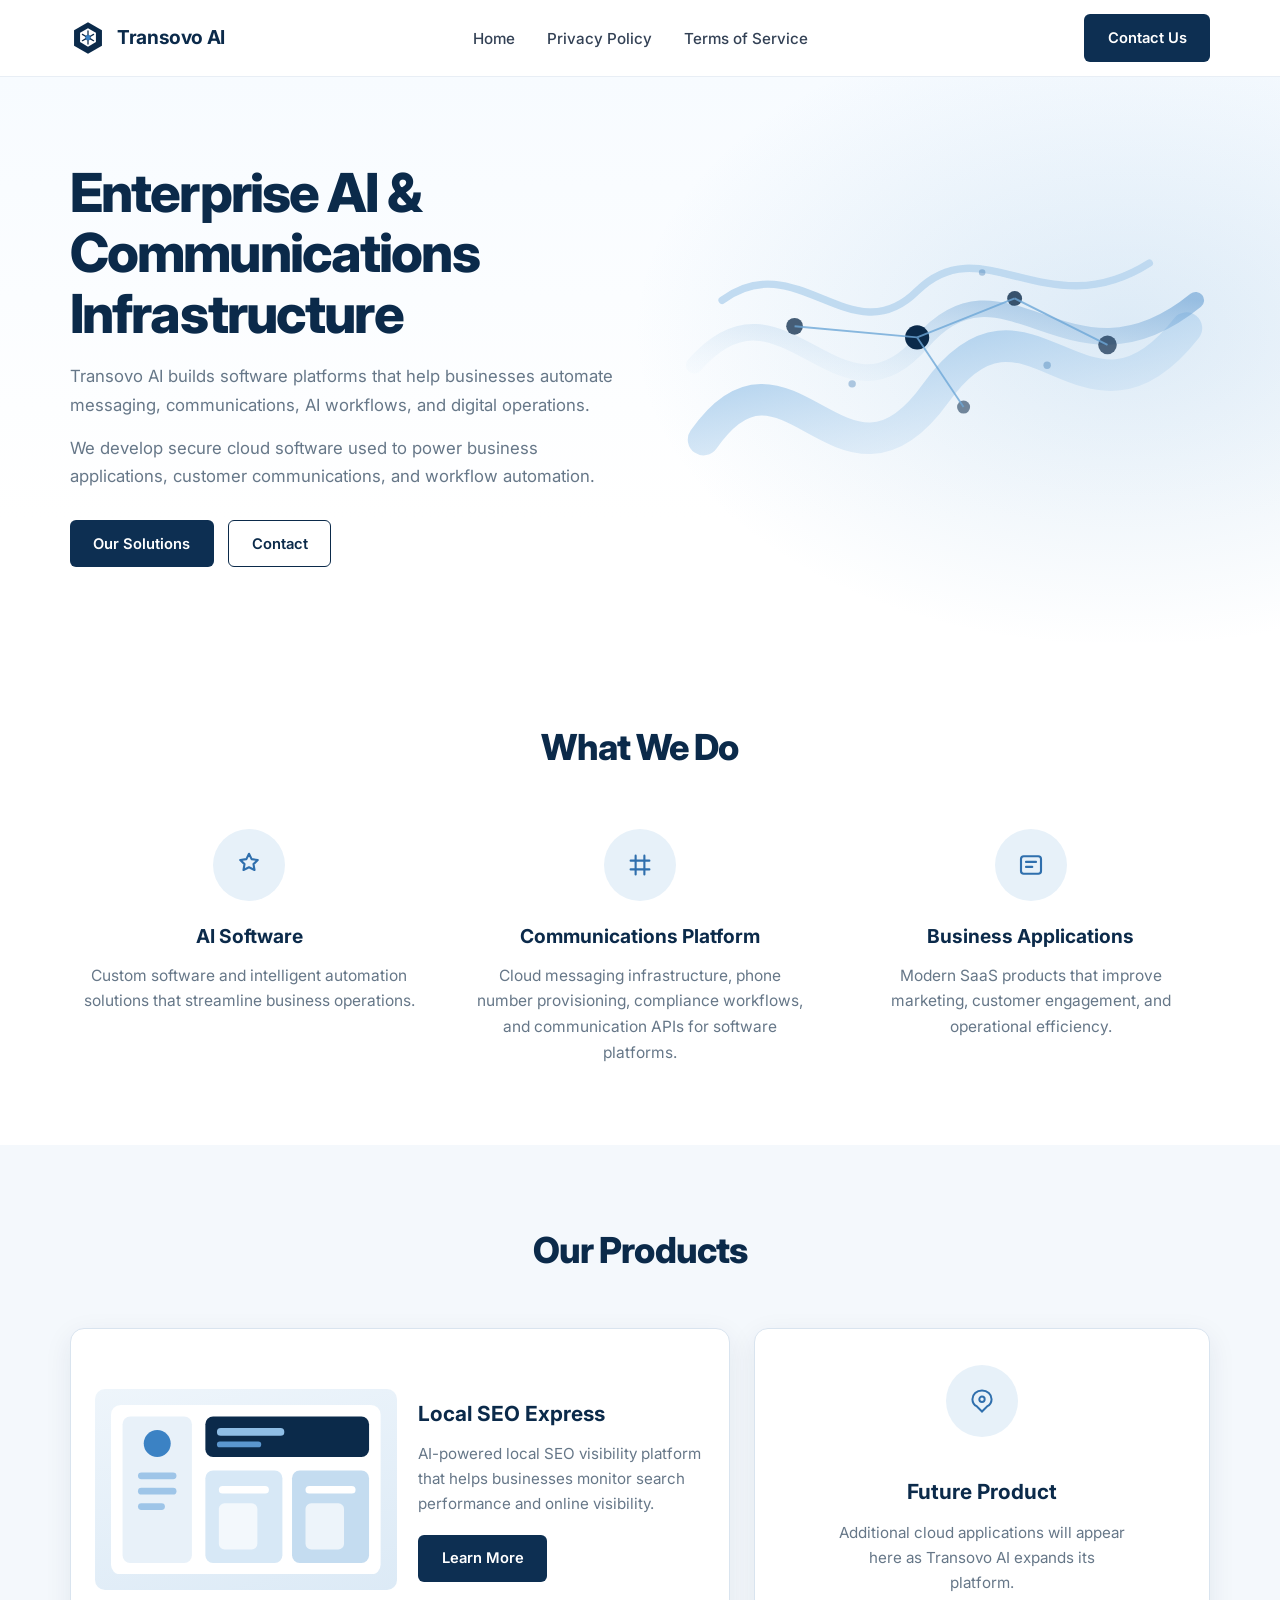
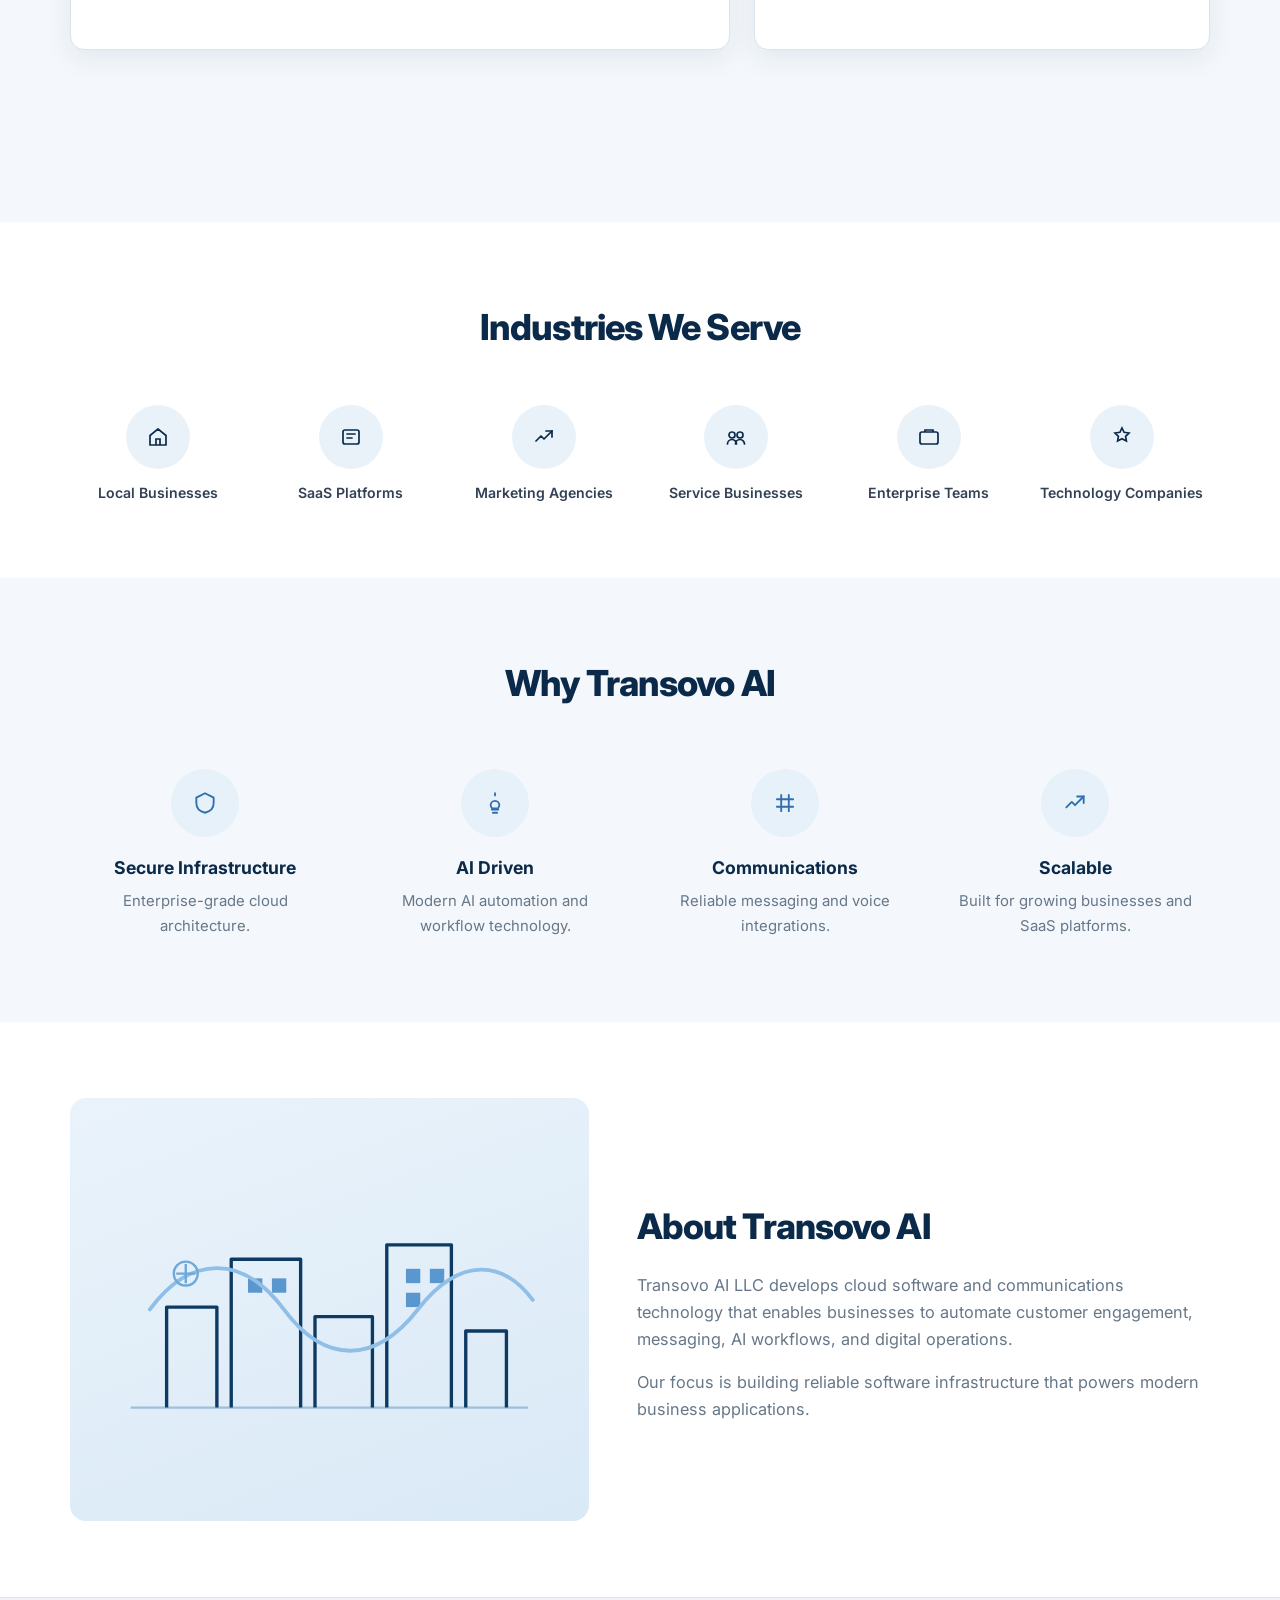
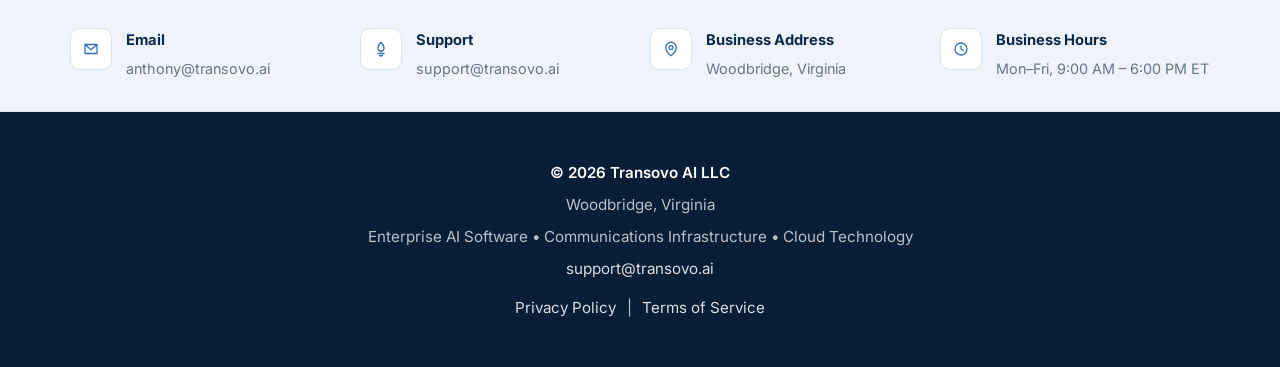
==== commit ba2b24b4: "Add Twilio-ready Privacy/Terms and update contact details Rewrite Privacy Policy and Terms of Servic" ====
--- a/index.html
+++ b/index.html
@@ -23,14 +23,13 @@
         </a>
         <nav aria-label="Primary">
           <ul class="nav-links">
-            <li><a href="/solutions">Solutions</a></li>
-            <li><a href="/technology">Technology</a></li>
-            <li><a href="/company">Company</a></li>
-            <li><a href="/contact">Contact</a></li>
+            <li><a href="/">Home</a></li>
+            <li><a href="/privacy">Privacy Policy</a></li>
+            <li><a href="/terms">Terms of Service</a></li>
           </ul>
         </nav>
         <div class="nav-actions">
-          <a class="btn btn-primary" href="/contact">Contact Us</a>
+          <a class="btn btn-primary" href="#contact-info">Contact Us</a>
           <button class="menu-toggle" type="button" aria-label="Open menu" aria-expanded="false">
             <span></span>
           </button>
@@ -52,8 +51,8 @@
               communications, and workflow automation.
             </p>
             <div class="hero-actions">
-              <a class="btn btn-primary" href="/solutions">Our Solutions</a>
-              <a class="btn btn-outline" href="/contact">Contact</a>
+              <a class="btn btn-primary" href="#what-we-do">Our Solutions</a>
+              <a class="btn btn-outline" href="#contact-info">Contact</a>
             </div>
           </div>
           <div class="hero-visual reveal" aria-hidden="true">
@@ -164,7 +163,7 @@
                   AI-powered local SEO visibility platform that helps businesses monitor search
                   performance and online visibility.
                 </p>
-                <a class="btn btn-primary" href="/solutions">Learn More</a>
+                <a class="btn btn-primary" href="#contact-info">Learn More</a>
               </div>
             </article>
 
@@ -316,7 +315,7 @@
             </div>
             <div>
               <strong>Email</strong>
-              <a href="mailto:hello@transovo.ai">hello@transovo.ai</a>
+              <a href="mailto:anthony@transovo.ai">anthony@transovo.ai</a>
             </div>
           </div>
           <div class="contact-item">
@@ -334,7 +333,7 @@
             </div>
             <div>
               <strong>Business Address</strong>
-              <span>Transovo AI LLC</span>
+              <span>Woodbridge, Virginia</span>
             </div>
           </div>
           <div class="contact-item">
@@ -351,55 +350,16 @@
     </main>
 
     <footer class="site-footer">
-      <div class="container">
-        <div class="footer-grid">
-          <div class="footer-brand">
-            <a class="logo" href="/">
-              <img class="logo-mark" src="/assets/logo.svg" alt="" width="36" height="36" />
-              Transovo AI
-            </a>
-            <p>Transovo AI LLC</p>
-            <p>Enterprise AI Software</p>
-            <p>Communications Infrastructure</p>
-            <p>Cloud Technology</p>
-            <div class="socials" aria-label="Social links">
-              <a href="https://facebook.com" aria-label="Facebook" rel="noopener noreferrer" target="_blank">
-                <svg width="14" height="14" viewBox="0 0 24 24" fill="currentColor"><path d="M14 9h3V6h-3c-2.2 0-4 1.8-4 4v2H8v3h2v7h3v-7h2.6l.4-3H13v-2c0-.6.4-1 1-1z"/></svg>
-              </a>
-              <a href="https://x.com" aria-label="X" rel="noopener noreferrer" target="_blank">
-                <svg width="14" height="14" viewBox="0 0 24 24" fill="currentColor"><path d="M4 4l6.8 8.8L4.5 20H7l5-5.9L16.8 20H20l-7-9.1L19.3 4H16.8l-4.5 5.3L8 4H4z"/></svg>
-              </a>
-              <a href="https://linkedin.com" aria-label="LinkedIn" rel="noopener noreferrer" target="_blank">
-                <svg width="14" height="14" viewBox="0 0 24 24" fill="currentColor"><path d="M6.5 9H4V20h2.5V9zM5.2 4a1.6 1.6 0 1 0 .001 3.201A1.6 1.6 0 0 0 5.2 4zM20 20h-2.5v-5.6c0-1.3-.5-2.2-1.7-2.2-.9 0-1.4.6-1.7 1.2-.1.2-.1.5-.1.8V20H11V9h2.4v1.5c.4-.7 1.2-1.7 2.9-1.7 2.1 0 3.7 1.4 3.7 4.4V20z"/></svg>
-              </a>
-            </div>
-          </div>
-          <div class="footer-col">
-            <h4>Company</h4>
-            <ul>
-              <li><a href="/company">About Us</a></li>
-              <li><a href="/contact">Contact</a></li>
-              <li><a href="/solutions">Solutions</a></li>
-            </ul>
-          </div>
-          <div class="footer-col">
-            <h4>Legal</h4>
-            <ul>
-              <li><a href="/privacy">Privacy Policy</a></li>
-              <li><a href="/terms">Terms of Service</a></li>
-              <li><a href="/acceptable-use">Acceptable Use Policy</a></li>
-            </ul>
-          </div>
-          <div class="footer-col">
-            <h4>Solutions</h4>
-            <ul>
-              <li><a href="/solutions">AI Software</a></li>
-              <li><a href="/solutions">Communications Platform</a></li>
-              <li><a href="/solutions">Business Applications</a></li>
-            </ul>
-          </div>
-        </div>
-        <div class="footer-bottom">© <span data-year>2026</span> Transovo AI LLC</div>
+      <div class="container footer-simple">
+        <p>© <span data-year>2026</span> Transovo AI LLC</p>
+        <p>Woodbridge, Virginia</p>
+        <p>Enterprise AI Software • Communications Infrastructure • Cloud Technology</p>
+        <p><a href="mailto:support@transovo.ai">support@transovo.ai</a></p>
+        <p class="footer-legal-links">
+          <a href="/privacy">Privacy Policy</a>
+          <span aria-hidden="true">|</span>
+          <a href="/terms">Terms of Service</a>
+        </p>
       </div>
     </footer>
 
--- a/css/styles.css
+++ b/css/styles.css
@@ -590,6 +590,44 @@
   color: rgba(255, 255, 255, 0.5);
 }
 
+.footer-simple {
+  text-align: center;
+  max-width: 44rem;
+  margin-inline: auto;
+  padding: 0.25rem 0 0.5rem;
+}
+
+.footer-simple p {
+  margin: 0 0 0.45rem;
+  color: rgba(255, 255, 255, 0.72);
+  font-size: 0.95rem;
+}
+
+.footer-simple p:first-child {
+  color: #fff;
+  font-weight: 600;
+}
+
+.footer-simple a {
+  color: rgba(255, 255, 255, 0.85);
+}
+
+.footer-simple a:hover {
+  color: #fff;
+}
+
+.footer-legal-links {
+  margin-top: 0.85rem !important;
+  display: flex;
+  justify-content: center;
+  gap: 0.65rem;
+  flex-wrap: wrap;
+}
+
+.site-footer:has(.footer-simple) {
+  padding: 2.75rem 0 2rem;
+}
+
 /* Interior pages */
 .page-hero {
   padding: 3.75rem 0 2.5rem;
